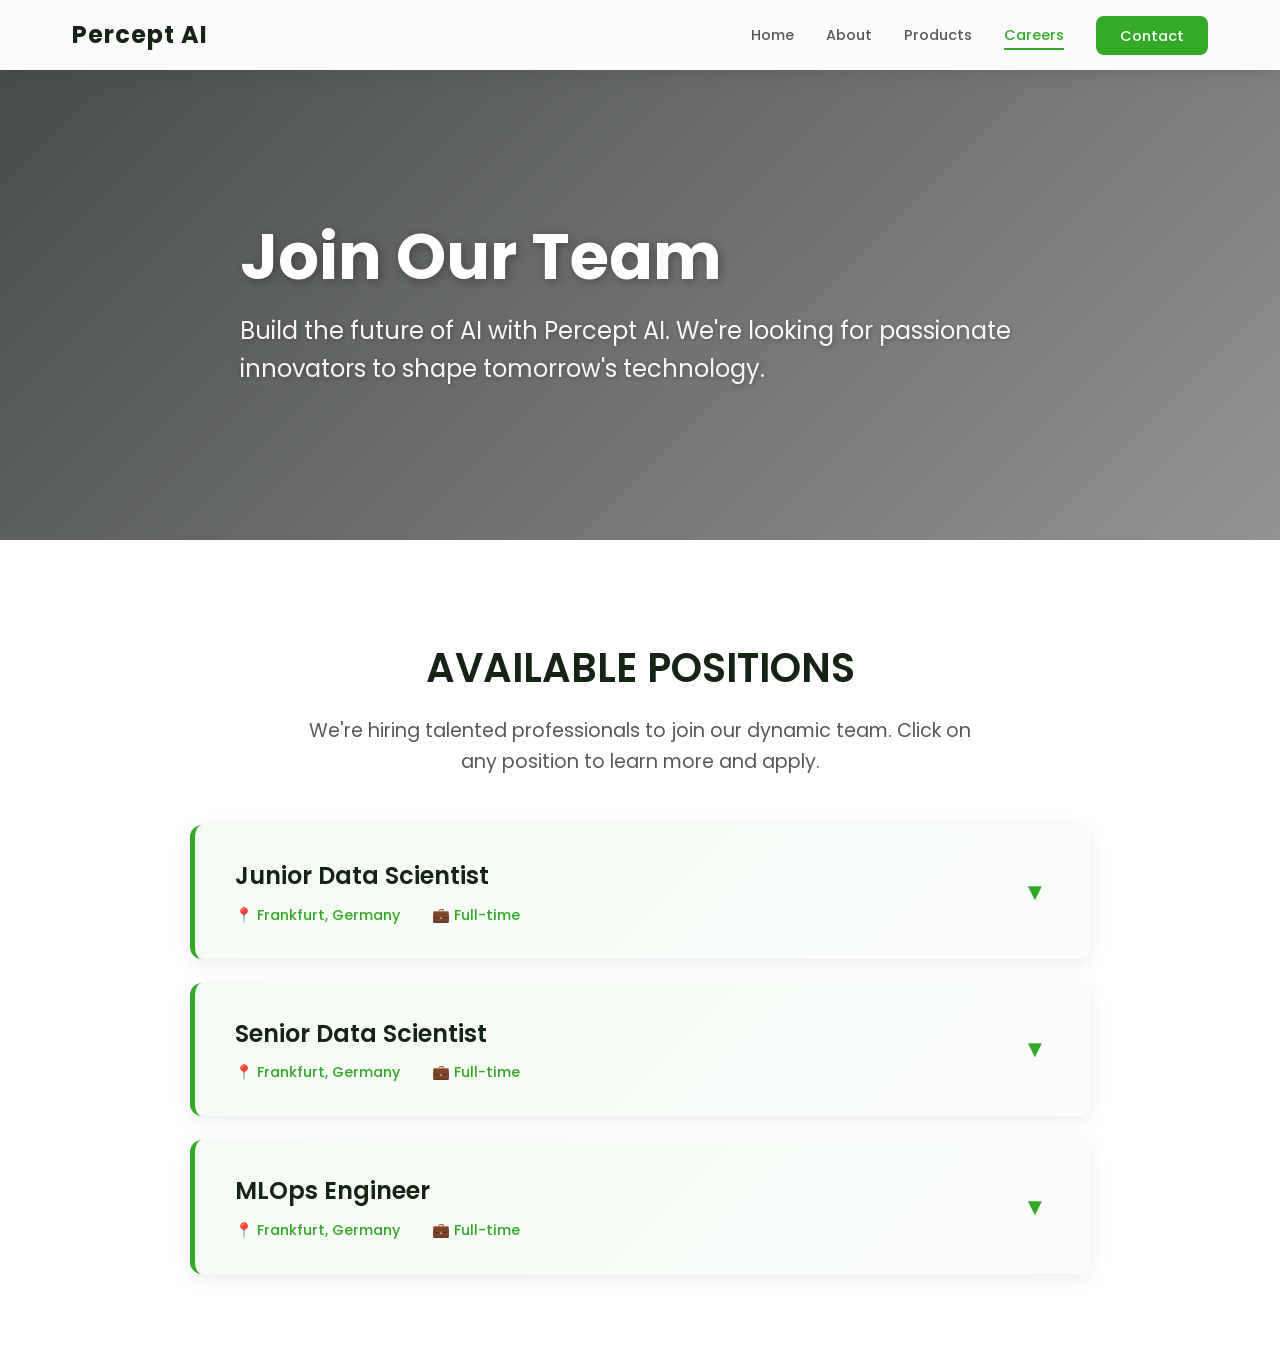
==== careers.html @ 065b0d2a "Rename job.html to careers.html" ====
<!DOCTYPE html>
<html lang="en">
<head>
    <meta charset="UTF-8">
    <meta name="viewport" content="width=device-width, initial-scale=1.0">
    <meta name="description" content="Percept AI Careers - Join our innovative team and build the future of AI">
    <title>Careers | Percept AI</title>
    
    <!-- Fonts -->
    <link rel="preconnect" href="https://fonts.googleapis.com">
    <link rel="preconnect" href="https://fonts.gstatic.com" crossorigin>
    <link href="https://fonts.googleapis.com/css2?family=Poppins:wght@400;500;600;700&display=swap" rel="stylesheet">
    
    <style>
        * {
            margin: 0;
            padding: 0;
            box-sizing: border-box;
        }

        :root {
            --primary: #32aa27;
            --primary-dark: #26801d;
            --primary-light: #41d034;
            --dark: #162415;
            --light: #fff;
            --accent: #eef1ef;
            --text-dark: #595959;
            --danger: #ec6366;
            --spacing: 20px;
            --radius: 8px;
            --transition: all 0.3s ease;
        }

        body {
            font-family: 'Poppins', sans-serif;
            line-height: 1.6;
            color: var(--text-dark);
            overflow-x: hidden;
        }

        /* Navigation */
        nav {
            position: fixed;
            top: 0;
            left: 0;
            right: 0;
            background: rgba(255, 255, 255, 0.98);
            backdrop-filter: blur(10px);
            box-shadow: 0 2px 20px rgba(0,0,0,0.1);
            z-index: 1000;
            transition: var(--transition);
        }

        .nav-container {
            max-width: 1200px;
            margin: 0 auto;
            padding: 1rem 2rem;
            display: flex;
            justify-content: space-between;
            align-items: center;
        }

        .logo {
            font-size: 1.5rem;
            font-weight: 700;
            color: var(--dark);
            text-decoration: none;
            letter-spacing: 1px;
        }

        .nav-links {
            display: flex;
            gap: 2rem;
            align-items: center;
            list-style: none;
        }

        .nav-links a {
            color: var(--text-dark);
            text-decoration: none;
            font-weight: 500;
            font-size: 0.9rem;
            text-transform: capitalize;
            transition: var(--transition);
            position: relative;
        }

        .nav-links a.active {
            color: var(--primary);
        }

        .nav-links a::after {
            content: '';
            position: absolute;
            bottom: -5px;
            left: 0;
            width: 0;
            height: 2px;
            background: var(--primary);
            transition: width 0.3s ease;
        }

        .nav-links a:hover::after,
        .nav-links a.active::after {
            width: 100%;
        }

        .nav-cta {
            background: var(--primary);
            color: white !important;
            padding: 0.6rem 1.5rem;
            border-radius: var(--radius);
        }

        .nav-cta::after {
            display: none;
        }

        .nav-cta:hover {
            background: var(--primary-dark);
            transform: translateY(-2px);
            box-shadow: 0 5px 15px rgba(50, 170, 39, 0.3);
        }

        /* Page Header Hero */
        .page-header {
            min-height: 60vh;
            display: flex;
            align-items: center;
            justify-content: center;
            background: linear-gradient(135deg, rgba(50, 170, 39, 0.1) 0%, rgba(22, 36, 21, 0.05) 100%),
                        url('https://raw.githubusercontent.com/NeuralNerd-hsnpr/Percept-ai-website/main/Images/team2.png') center/cover no-repeat;
            position: relative;
            padding: 100px 2rem 2rem;
            overflow: hidden;
        }

        .page-header::before {
            content: '';
            position: absolute;
            top: 0;
            left: 0;
            right: 0;
            bottom: 0;
            background: linear-gradient(135deg, rgba(0,0,0,0.7) 0%, rgba(0,0,0,0.4) 100%);
        }

        .page-header-content {
            position: relative;
            z-index: 1;
            max-width: 800px;
            text-align: left;
            color: white;
            animation: fadeInUp 1s ease;
        }

        .page-header h1 {
            font-size: clamp(2.5rem, 6vw, 4rem);
            font-weight: 700;
            margin-bottom: 1rem;
            line-height: 1.2;
            text-shadow: 2px 2px 10px rgba(0,0,0,0.3);
        }

        .page-header p {
            font-size: clamp(1.1rem, 2vw, 1.5rem);
            opacity: 0.95;
            line-height: 1.6;
            text-shadow: 1px 1px 5px rgba(0,0,0,0.3);
        }

        /* Jobs Section */
        .jobs {
            padding: 6rem 2rem;
            background: white;
        }

        .jobs-container {
            max-width: 900px;
            margin: 0 auto;
        }

        .section-title {
            font-size: 2.5rem;
            text-align: center;
            color: var(--dark);
            margin-bottom: 1rem;
            text-transform: uppercase;
            font-weight: 600;
        }

        .section-subtitle {
            text-align: center;
            font-size: 1.2rem;
            color: var(--text-dark);
            margin-bottom: 3rem;
            max-width: 700px;
            margin-left: auto;
            margin-right: auto;
        }

        .jobs-list {
            display: flex;
            flex-direction: column;
            gap: 1.5rem;
        }

        .job-card {
            background: white;
            border-radius: 12px;
            border-left: 5px solid var(--primary);
            box-shadow: 0 5px 20px rgba(0,0,0,0.08);
            overflow: hidden;
            transition: var(--transition);
        }

        .job-card:hover {
            box-shadow: 0 10px 40px rgba(0,0,0,0.12);
        }

        .job-header {
            padding: 2rem 2.5rem;
            background: linear-gradient(135deg, rgba(50, 170, 39, 0.05) 0%, rgba(50, 170, 39, 0.02) 100%);
            cursor: pointer;
            display: flex;
            justify-content: space-between;
            align-items: center;
            user-select: none;
            transition: var(--transition);
        }

        .job-header:hover {
            background: linear-gradient(135deg, rgba(50, 170, 39, 0.08) 0%, rgba(50, 170, 39, 0.04) 100%);
        }

        .job-header-left {
            flex: 1;
        }

        .job-title {
            font-size: 1.5rem;
            color: var(--dark);
            margin-bottom: 0.5rem;
            font-weight: 600;
        }

        .job-meta {
            display: flex;
            gap: 2rem;
            font-size: 0.9rem;
            color: var(--primary);
            font-weight: 500;
        }

        .job-toggle {
            font-size: 1.5rem;
            color: var(--primary);
            font-weight: bold;
            transition: transform 0.3s ease;
            width: 30px;
            text-align: center;
        }

        .job-toggle.active {
            transform: rotate(180deg);
        }

        .job-content {
            max-height: 0;
            overflow: hidden;
            transition: max-height 0.4s ease;
            padding: 0 2.5rem;
        }

        .job-content.open {
            max-height: 2000px;
            padding: 2.5rem;
        }

        .job-section {
            margin-bottom: 2rem;
        }

        .job-section-title {
            font-size: 1.2rem;
            color: var(--dark);
            margin-bottom: 1rem;
            font-weight: 600;
            text-transform: capitalize;
        }

        .job-description {
            font-size: 1rem;
            line-height: 1.8;
            margin-bottom: 1.5rem;
            color: var(--text-dark);
        }

        .skills-list, .responsibilities-list {
            list-style: none;
            margin-bottom: 1.5rem;
        }

        .skills-list li, .responsibilities-list li {
            padding: 0.6rem 0;
            padding-left: 1.8rem;
            position: relative;
            color: var(--text-dark);
            line-height: 1.7;
        }

        .skills-list li::before, .responsibilities-list li::before {
            content: '▸';
            position: absolute;
            left: 0;
            color: var(--primary);
            font-weight: bold;
        }

        .application-form {
            background: linear-gradient(135deg, rgba(50, 170, 39, 0.05) 0%, rgba(50, 170, 39, 0.02) 100%);
            padding: 2rem;
            border-radius: 8px;
            margin-top: 2rem;
        }

        .form-title {
            font-size: 1.2rem;
            color: var(--dark);
            margin-bottom: 1.5rem;
            font-weight: 600;
        }

        .form-group {
            margin-bottom: 1.5rem;
        }

        .form-group label {
            display: block;
            margin-bottom: 0.5rem;
            font-weight: 600;
            color: var(--dark);
            font-size: 0.95rem;
        }

        .form-group input,
        .form-group textarea,
        .form-group select {
            width: 100%;
            padding: 0.9rem;
            border: 2px solid #e0e0e0;
            border-radius: var(--radius);
            font-family: inherit;
            font-size: 1rem;
            transition: var(--transition);
        }

        .form-group input::placeholder,
        .form-group textarea::placeholder {
            color: #ccc;
        }

        .form-group input:focus,
        .form-group textarea:focus,
        .form-group select:focus {
            outline: none;
            border-color: var(--primary);
            box-shadow: 0 0 0 3px rgba(50, 170, 39, 0.1);
        }

        .form-group textarea {
            resize: vertical;
            min-height: 100px;
        }

        .form-row {
            display: grid;
            grid-template-columns: 1fr 1fr;
            gap: 1.5rem;
        }

        .btn {
            display: inline-block;
            padding: 1rem 2.5rem;
            background: var(--primary);
            color: white;
            text-decoration: none;
            border-radius: var(--radius);
            font-weight: 600;
            transition: var(--transition);
            border: 2px solid var(--primary);
            cursor: pointer;
            text-align: center;
            font-size: 1rem;
            width: 100%;
        }

        .btn:hover {
            background: var(--primary-dark);
            transform: translateY(-2px);
            box-shadow: 0 5px 20px rgba(50, 170, 39, 0.3);
        }

        /* Footer */
        footer {
            background: var(--dark);
            color: white;
            padding: 3rem 2rem 1.5rem;
        }

        .footer-container {
            max-width: 1200px;
            margin: 0 auto;
        }

        .footer-content {
            display: grid;
            grid-template-columns: 2fr 1fr 1fr;
            gap: 3rem;
            margin-bottom: 2rem;
        }

        .footer-content h3 {
            font-size: 1.8rem;
            margin-bottom: 1rem;
        }

        .footer-content p {
            opacity: 0.8;
            line-height: 1.8;
        }

        .footer-links {
            list-style: none;
        }

        .footer-links li {
            margin-bottom: 0.8rem;
        }

        .footer-links a {
            color: rgba(255,255,255,0.8);
            text-decoration: none;
            transition: var(--transition);
        }

        .footer-links a:hover {
            color: var(--primary-light);
            padding-left: 5px;
        }

        .footer-bottom {
            text-align: center;
            padding-top: 2rem;
            border-top: 1px solid rgba(255,255,255,0.1);
            opacity: 0.6;
            font-size: 0.9rem;
        }

        @keyframes fadeInUp {
            from {
                opacity: 0;
                transform: translateY(30px);
            }
            to {
                opacity: 1;
                transform: translateY(0);
            }
        }

        /* Responsive */
        @media (max-width: 768px) {
            .footer-content {
                grid-template-columns: 1fr;
                gap: 2rem;
            }

            .page-header {
                padding: 120px 1.5rem 2rem;
                min-height: 50vh;
            }

            .page-header-content {
                text-align: center;
            }

            .form-row {
                grid-template-columns: 1fr;
            }

            .job-meta {
                flex-direction: column;
                gap: 0.5rem;
                font-size: 0.85rem;
            }

            .job-title {
                font-size: 1.2rem;
            }

            .job-header {
                padding: 1.5rem;
            }
        }
    </style>
</head>
<body>
    <!-- Navigation -->
    <nav id="navbar">
        <div class="nav-container">
            <a href="index.html" class="logo">Percept AI</a>
            <ul class="nav-links" id="navLinks">
                <li><a href="index.html">Home</a></li>
                <li><a href="index.html#about">About</a></li>
                <li><a href="products.html">Products</a></li>
                <li><a href="careers.html" class="active">Careers</a></li>
                <li><a href="index.html#contact" class="nav-cta">Contact</a></li>
            </ul>
        </div>
    </nav>

    <!-- Page Header -->
    <section class="page-header">
        <div class="page-header-content">
            <h1>Join Our Team</h1>
            <p>Build the future of AI with Percept AI. We're looking for passionate innovators to shape tomorrow's technology.</p>
        </div>
    </section>

    <!-- Jobs Section -->
    <section class="jobs">
        <div class="jobs-container">
            <h2 class="section-title">Available Positions</h2>
            <p class="section-subtitle">We're hiring talented professionals to join our dynamic team. Click on any position to learn more and apply.</p>

            <div class="jobs-list">
                
                <!-- Job 1: Junior Data Scientist -->
                <div class="job-card">
                    <div class="job-header" onclick="toggleJob(this)">
                        <div class="job-header-left">
                            <h3 class="job-title">Junior Data Scientist</h3>
                            <div class="job-meta">
                                <span>📍 Frankfurt, Germany</span>
                                <span>💼 Full-time</span>
                            </div>
                        </div>
                        <div class="job-toggle">▼</div>
                    </div>
                    <div class="job-content">
                        <div class="job-section">
                            <h4 class="job-section-title">About The Role</h4>
                            <p class="job-description">We're seeking a motivated Junior Data Scientist to join our innovative team. You'll work on cutting-edge AI and machine learning projects that transform real-world challenges into intelligent solutions. In this role, you'll develop your expertise in data analysis, model development, and implementation while collaborating with experienced professionals in a supportive environment.</p>
                        </div>

                        <div class="job-section">
                            <h4 class="job-section-title">Key Responsibilities</h4>
                            <ul class="responsibilities-list">
                                <li>Analyze large datasets to identify patterns and insights</li>
                                <li>Develop and train machine learning models using Python and relevant libraries</li>
                                <li>Collaborate with team members on AI solution development</li>
                                <li>Preprocess and clean data for model training and validation</li>
                                <li>Document code and maintain best practices for reproducibility</li>
                                <li>Participate in code reviews and continuous learning opportunities</li>
                                <li>Support the deployment and monitoring of ML models</li>
                            </ul>
                        </div>

                        <div class="job-section">
                            <h4 class="job-section-title">Required Skills</h4>
                            <ul class="skills-list">
                                <li>Strong programming skills in Python (NumPy, Pandas, Scikit-learn)</li>
                                <li>Understanding of machine learning algorithms and statistical methods</li>
                                <li>Proficiency with data visualization tools (Matplotlib, Seaborn)</li>
                                <li>Bachelor's degree in Computer Science, Mathematics, Statistics, or related field</li>
                                <li>Strong problem-solving abilities and attention to detail</li>
                                <li>Excellent communication and teamwork skills</li>
                                <li>Familiarity with Git version control</li>
                            </ul>
                        </div>

                        <div class="job-section">
                            <h4 class="job-section-title">Nice to Have</h4>
                            <ul class="skills-list">
                                <li>Experience with deep learning frameworks (TensorFlow, PyTorch)</li>
                                <li>Knowledge of SQL and databases</li>
                                <li>Experience with cloud platforms (AWS, GCP)</li>
                                <li>Portfolio or GitHub projects showcasing ML work</li>
                            </ul>
                        </div>

                        <div class="application-form">
                            <h4 class="form-title">Apply Now</h4>
                            <p style="margin-bottom: 1.5rem; color: var(--text-dark);">Passionate about this opportunity? Send us your CV and cover letter below.</p>
                            <form class="job-application-form" data-position="Junior Data Scientist">
                                <div class="form-row">
                                    <div class="form-group">
                                        <label for="name-jds">Full Name *</label>
                                        <input type="text" id="name-jds" name="name" placeholder="John Doe" required>
                                    </div>
                                    <div class="form-group">
                                        <label for="email-jds">Email Address *</label>
                                        <input type="email" id="email-jds" name="email" placeholder="john@example.com" required>
                                    </div>
                                </div>

                                <div class="form-row">
                                    <div class="form-group">
                                        <label for="phone-jds">Phone Number *</label>
                                        <input type="tel" id="phone-jds" name="phone" placeholder="+49 1234 567890" required>
                                    </div>
                                    <div class="form-group">
                                        <label for="location-jds">Location *</label>
                                        <input type="text" id="location-jds" name="location" placeholder="Your current city" required>
                                    </div>
                                </div>

                                <div class="form-group">
                                    <label for="message-jds">Additional Information</label>
                                    <textarea id="message-jds" name="message" placeholder="Tell us anything else you'd like us to know about your qualifications..."></textarea>
                                </div>

                                <button type="submit" class="btn">Submit Application</button>
                            </form>
                        </div>
                    </div>
                </div>

                <!-- Job 2: Senior Data Scientist -->
                <div class="job-card">
                    <div class="job-header" onclick="toggleJob(this)">
                        <div class="job-header-left">
                            <h3 class="job-title">Senior Data Scientist</h3>
                            <div class="job-meta">
                                <span>📍 Frankfurt, Germany</span>
                                <span>💼 Full-time</span>
                            </div>
                        </div>
                        <div class="job-toggle">▼</div>
                    </div>
                    <div class="job-content">
                        <div class="job-section">
                            <h4 class="job-section-title">About The Role</h4>
                            <p class="job-description">We're looking for an experienced Senior Data Scientist to lead our machine learning initiatives. You'll drive the architecture, design, and implementation of complex AI solutions while mentoring junior team members. This is an opportunity to make a significant impact on our product roadmap and establish best practices across our data science organization.</p>
                        </div>

                        <div class="job-section">
                            <h4 class="job-section-title">Key Responsibilities</h4>
                            <ul class="responsibilities-list">
                                <li>Lead the design and development of advanced machine learning models and algorithms</li>
                                <li>Define and implement best practices for data science workflows</li>
                                <li>Mentor and guide junior data scientists in technical development</li>
                                <li>Collaborate with product and engineering teams to translate business requirements into ML solutions</li>
                                <li>Conduct research on emerging AI/ML technologies and methodologies</li>
                                <li>Optimize model performance and ensure scalability for production deployment</li>
                                <li>Present findings and recommendations to stakeholders</li>
                                <li>Drive continuous improvement of data pipelines and infrastructure</li>
                            </ul>
                        </div>

                        <div class="job-section">
                            <h4 class="job-section-title">Required Skills</h4>
                            <ul class="skills-list">
                                <li>5+ years of professional experience in data science or machine learning</li>
                                <li>Advanced proficiency in Python and machine learning frameworks</li>
                                <li>Deep understanding of statistical methods and ML algorithms</li>
                                <li>Experience with deep learning and neural networks</li>
                                <li>Strong SQL and database knowledge</li>
                                <li>Experience with cloud platforms and distributed computing</li>
                                <li>Proven track record of deploying ML models to production</li>
                                <li>Excellent leadership and communication skills</li>
                                <li>Advanced degree in Computer Science, Mathematics, Statistics, or related field</li>
                            </ul>
                        </div>

                        <div class="job-section">
                            <h4 class="job-section-title">Nice to Have</h4>
                            <ul class="skills-list">
                                <li>Experience with computer vision or NLP applications</li>
                                <li>Published research or contributions to open-source ML projects</li>
                                <li>Experience with Kubernetes and containerization</li>
                                <li>Knowledge of MLOps tools and practices</li>
                                <li>Experience building data platforms and infrastructure</li>
                            </ul>
                        </div>

                        <div class="application-form">
                            <h4 class="form-title">Apply Now</h4>
                            <p style="margin-bottom: 1.5rem; color: var(--text-dark);">Ready to lead our AI initiatives? Send us your CV and cover letter below.</p>
                            <form class="job-application-form" data-position="Senior Data Scientist">
                                <div class="form-row">
                                    <div class="form-group">
                                        <label for="name-sds">Full Name *</label>
                                        <input type="text" id="name-sds" name="name" placeholder="Jane Smith" required>
                                    </div>
                                    <div class="form-group">
                                        <label for="email-sds">Email Address *</label>
                                        <input type="email" id="email-sds" name="email" placeholder="jane@example.com" required>
                                    </div>
                                </div>

                                <div class="form-row">
                                    <div class="form-group">
                                        <label for="phone-sds">Phone Number *</label>
                                        <input type="tel" id="phone-sds" name="phone" placeholder="+49 1234 567890" required>
                                    </div>
                                    <div class="form-group">
                                        <label for="location-sds">Location *</label>
                                        <input type="text" id="location-sds" name="location" placeholder="Your current city" required>
                                    </div>
                                </div>

                                <div class="form-group">
                                    <label for="message-sds">Additional Information</label>
                                    <textarea id="message-sds" name="message" placeholder="Tell us about your experience and achievements..."></textarea>
                                </div>

                                <button type="submit" class="btn">Submit Application</button>
                            </form>
                        </div>
                    </div>
                </div>

                <!-- Job 3: MLOps Engineer -->
                <div class="job-card">
                    <div class="job-header" onclick="toggleJob(this)">
                        <div class="job-header-left">
                            <h3 class="job-title">MLOps Engineer</h3>
                            <div class="job-meta">
                                <span>📍 Frankfurt, Germany</span>
                                <span>💼 Full-time</span>
                            </div>
                        </div>
                        <div class="job-toggle">▼</div>
                    </div>
                    <div class="job-content">
                        <div class="job-section">
                            <h4 class="job-section-title">About The Role</h4>
                            <p class="job-description">We're searching for a skilled MLOps Engineer to bridge the gap between our data science and engineering teams. You'll design and maintain the infrastructure that enables rapid development, testing, and deployment of machine learning models. This role is crucial in ensuring our AI solutions scale efficiently and reliably in production environments.</p>
                        </div>

                        <div class="job-section">
                            <h4 class="job-section-title">Key Responsibilities</h4>
                            <ul class="responsibilities-list">
                                <li>Design and implement CI/CD pipelines for machine learning models</li>
                                <li>Build and maintain ML infrastructure and deployment platforms</li>
                                <li>Develop monitoring and logging systems for ML models in production</li>
                                <li>Collaborate with data scientists to operationalize models</li>
                                <li>Manage containerization and orchestration of ML applications</li>
                                <li>Implement data versioning and model registry solutions</li>
                                <li>Optimize model serving and inference performance</li>
                                <li>Establish MLOps best practices and standards</li>
                                <li>Troubleshoot and resolve deployment issues</li>
                            </ul>
                        </div>

                        <div class="job-section">
                            <h4 class="job-section-title">Required Skills</h4>
                            <ul class="skills-list">
                                <li>3+ years of experience in DevOps, infrastructure, or MLOps</li>
                                <li>Strong proficiency in Python and bash scripting</li>
                                <li>Experience with containerization (Docker) and orchestration (Kubernetes)</li>
                                <li>Knowledge of CI/CD tools and practices (Jenkins, GitLab CI, GitHub Actions)</li>
                                <li>Familiarity with cloud platforms (AWS, GCP, Azure)</li>
                                <li>Understanding of machine learning workflows and model lifecycle</li>
                                <li>Strong problem-solving and communication skills</li>
                                <li>Bachelor's degree in Computer Science or related field</li>
                            </ul>
                        </div>

                        <div class="job-section">
                            <h4 class="job-section-title">Nice to Have</h4>
                            <ul class="skills-list">
                                <li>Experience with ML frameworks and model serving (TensorFlow, PyTorch)</li>
                                <li>Knowledge of MLOps platforms (Kubeflow, MLflow, DVC)</li>
                                <li>Experience with monitoring and observability tools (Prometheus, ELK)</li>
                                <li>Familiarity with Terraform or Infrastructure as Code</li>
                                <li>Experience with data pipelines and workflow orchestration</li>
                            </ul>
                        </div>

                        <div class="application-form">
                            <h4 class="form-title">Apply Now</h4>
                            <p style="margin-bottom: 1.5rem; color: var(--text-dark);">Interested in scaling our ML infrastructure? Submit your application below.</p>
                            <form class="job-application-form" data-position="MLOps Engineer">
                                <div class="form-row">
                                    <div class="form-group">
                                        <label for="name-mlops">Full Name *</label>
                                        <input type="text" id="name-mlops" name="name" placeholder="Alex Johnson" required>
                                    </div>
                                    <div class="form-group">
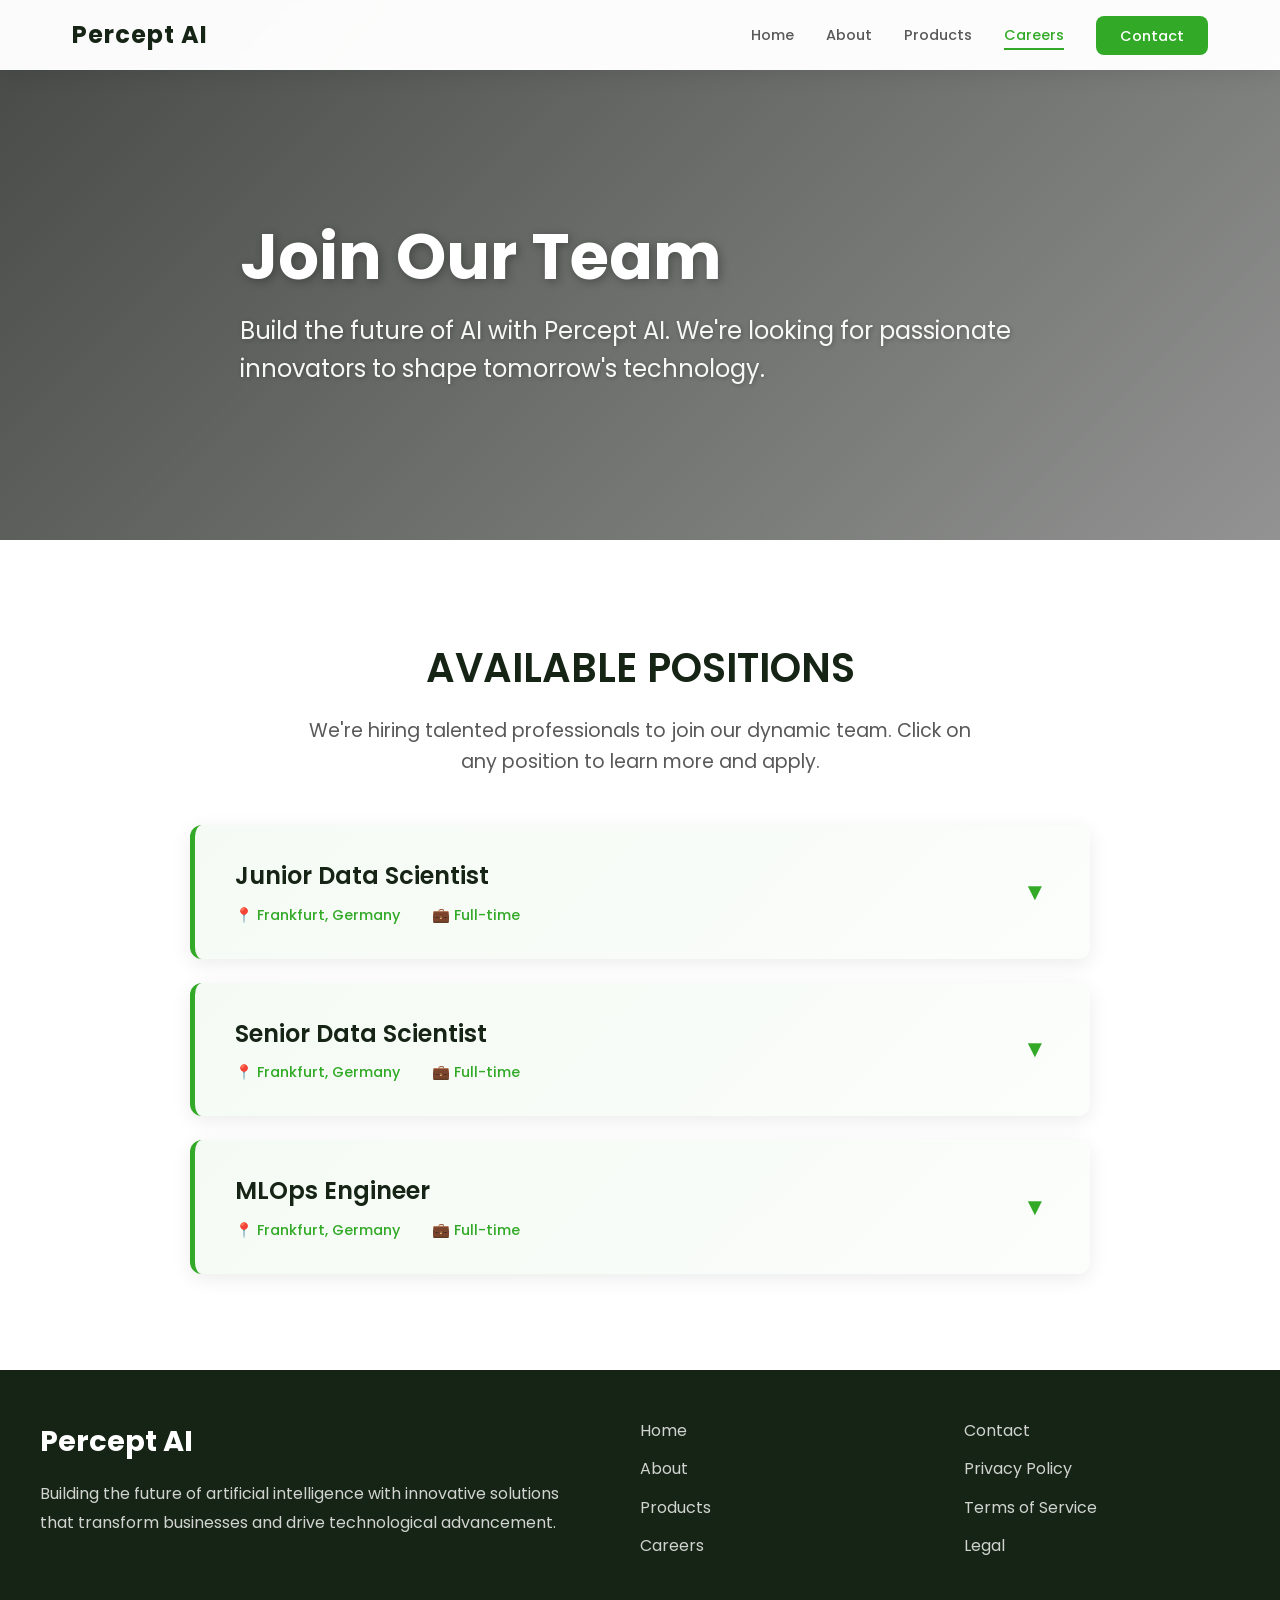
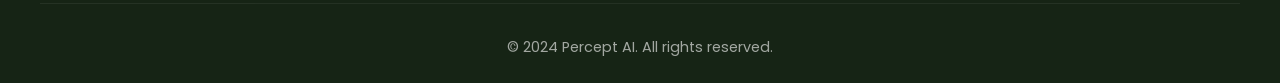
==== commit 1a583fa7: "Update careers.html" ====
--- a/careers.html
+++ b/careers.html
@@ -130,7 +130,7 @@
             align-items: center;
             justify-content: center;
             background: linear-gradient(135deg, rgba(50, 170, 39, 0.1) 0%, rgba(22, 36, 21, 0.05) 100%),
-                        url('https://raw.githubusercontent.com/NeuralNerd-hsnpr/Percept-ai-website/main/Images/team2.png') center/cover no-repeat;
+                        url('https://raw.githubusercontent.com/NeuralNerd-hsnpr/Percept-ai-website/main/Images/main-cover.png') center/cover no-repeat;
             position: relative;
             padding: 100px 2rem 2rem;
             overflow: hidden;
@@ -274,7 +274,7 @@
         }
 
         .job-content.open {
-            max-height: 2000px;
+            max-height: 2500px;
             padding: 2.5rem;
         }
 
@@ -592,33 +592,33 @@
 
                         <div class="application-form">
                             <h4 class="form-title">Apply Now</h4>
-                            <p style="margin-bottom: 1.5rem; color: var(--text-dark);">Passionate about this opportunity? Send us your CV and cover letter below.</p>
+                            <p style="margin-bottom: 1.5rem; color: var(--text-dark);">Passionate about this opportunity? Send us your details below.</p>
                             <form class="job-application-form" data-position="Junior Data Scientist">
                                 <div class="form-row">
                                     <div class="form-group">
-                                        <label for="name-jds">Full Name *</label>
-                                        <input type="text" id="name-jds" name="name" placeholder="John Doe" required>
-                                    </div>
-                                    <div class="form-group">
-                                        <label for="email-jds">Email Address *</label>
-                                        <input type="email" id="email-jds" name="email" placeholder="john@example.com" required>
+                                        <label for="name-jds1">Full Name *</label>
+                                        <input type="text" id="name-jds1" name="name" placeholder="John Doe" required>
+                                    </div>
+                                    <div class="form-group">
+                                        <label for="email-jds1">Email Address *</label>
+                                        <input type="email" id="email-jds1" name="email" placeholder="john@example.com" required>
                                     </div>
                                 </div>
 
                                 <div class="form-row">
                                     <div class="form-group">
-                                        <label for="phone-jds">Phone Number *</label>
-                                        <input type="tel" id="phone-jds" name="phone" placeholder="+49 1234 567890" required>
-                                    </div>
-                                    <div class="form-group">
-                                        <label for="location-jds">Location *</label>
-                                        <input type="text" id="location-jds" name="location" placeholder="Your current city" required>
+                                        <label for="phone-jds1">Phone Number *</label>
+                                        <input type="tel" id="phone-jds1" name="phone" placeholder="+49 1234 567890" required>
+                                    </div>
+                                    <div class="form-group">
+                                        <label for="location-jds1">Location *</label>
+                                        <input type="text" id="location-jds1" name="location" placeholder="Your current city" required>
                                     </div>
                                 </div>
 
                                 <div class="form-group">
-                                    <label for="message-jds">Additional Information</label>
-                                    <textarea id="message-jds" name="message" placeholder="Tell us anything else you'd like us to know about your qualifications..."></textarea>
+                                    <label for="message-jds1">Additional Information</label>
+                                    <textarea id="message-jds1" name="message" placeholder="Tell us anything else you'd like us to know about your qualifications..."></textarea>
                                 </div>
 
                                 <button type="submit" class="btn">Submit Application</button>
@@ -687,7 +687,7 @@
 
                         <div class="application-form">
                             <h4 class="form-title">Apply Now</h4>
-                            <p style="margin-bottom: 1.5rem; color: var(--text-dark);">Ready to lead our AI initiatives? Send us your CV and cover letter below.</p>
+                            <p style="margin-bottom: 1.5rem; color: var(--text-dark);">Ready to lead our AI initiatives? Send us your details below.</p>
                             <form class="job-application-form" data-position="Senior Data Scientist">
                                 <div class="form-row">
                                     <div class="form-group">
@@ -790,3 +790,95 @@
                                         <input type="text" id="name-mlops" name="name" placeholder="Alex Johnson" required>
                                     </div>
                                     <div class="form-group">
+                                        <label for="email-mlops">Email Address *</label>
+                                        <input type="email" id="email-mlops" name="email" placeholder="alex@example.com" required>
+                                    </div>
+                                </div>
+
+                                <div class="form-row">
+                                    <div class="form-group">
+                                        <label for="phone-mlops">Phone Number *</label>
+                                        <input type="tel" id="phone-mlops" name="phone" placeholder="+49 1234 567890" required>
+                                    </div>
+                                    <div class="form-group">
+                                        <label for="location-mlops">Location *</label>
+                                        <input type="text" id="location-mlops" name="location" placeholder="Your current city" required>
+                                    </div>
+                                </div>
+
+                                <div class="form-group">
+                                    <label for="message-mlops">Additional Information</label>
+                                    <textarea id="message-mlops" name="message" placeholder="Tell us about your experience with MLOps..."></textarea>
+                                </div>
+
+                                <button type="submit" class="btn">Submit Application</button>
+                            </form>
+                        </div>
+                    </div>
+                </div>
+
+            </div>
+        </div>
+    </section>
+
+    <!-- Footer -->
+    <footer>
+        <div class="footer-container">
+            <div class="footer-content">
+                <div>
+                    <h3>Percept AI</h3>
+                    <p>Building the future of artificial intelligence with innovative solutions that transform businesses and drive technological advancement.</p>
+                </div>
+                <div>
+                    <ul class="footer-links">
+                        <li><a href="index.html">Home</a></li>
+                        <li><a href="index.html#about">About</a></li>
+                        <li><a href="products.html">Products</a></li>
+                        <li><a href="careers.html">Careers</a></li>
+                    </ul>
+                </div>
+                <div>
+                    <ul class="footer-links">
+                        <li><a href="index.html#contact">Contact</a></li>
+                        <li><a href="#">Privacy Policy</a></li>
+                        <li><a href="#">Terms of Service</a></li>
+                        <li><a href="#">Legal</a></li>
+                    </ul>
+                </div>
+            </div>
+            <div class="footer-bottom">
+                <p>&copy; 2024 Percept AI. All rights reserved.</p>
+            </div>
+        </div>
+    </footer>
+
+    <script>
+        function toggleJob(headerElement) {
+            const jobCard = headerElement.parentElement;
+            const jobContent = jobCard.querySelector('.job-content');
+            const jobToggle = headerElement.querySelector('.job-toggle');
+            
+            // Close all other open jobs
+            document.querySelectorAll('.job-content.open').forEach(content => {
+                if (content !== jobContent) {
+                    content.classList.remove('open');
+                    content.parentElement.querySelector('.job-toggle').classList.remove('active');
+                }
+            });
+            
+            jobContent.classList.toggle('open');
+            jobToggle.classList.toggle('active');
+        }
+
+        // Form submission handler
+        document.querySelectorAll('.job-application-form').forEach(form => {
+            form.addEventListener('submit', function(e) {
+                e.preventDefault();
+                const position = this.dataset.position;
+                alert(`Application for ${position} submitted successfully!`);
+                this.reset();
+            });
+        });
+    </script>
+</body>
+</html>
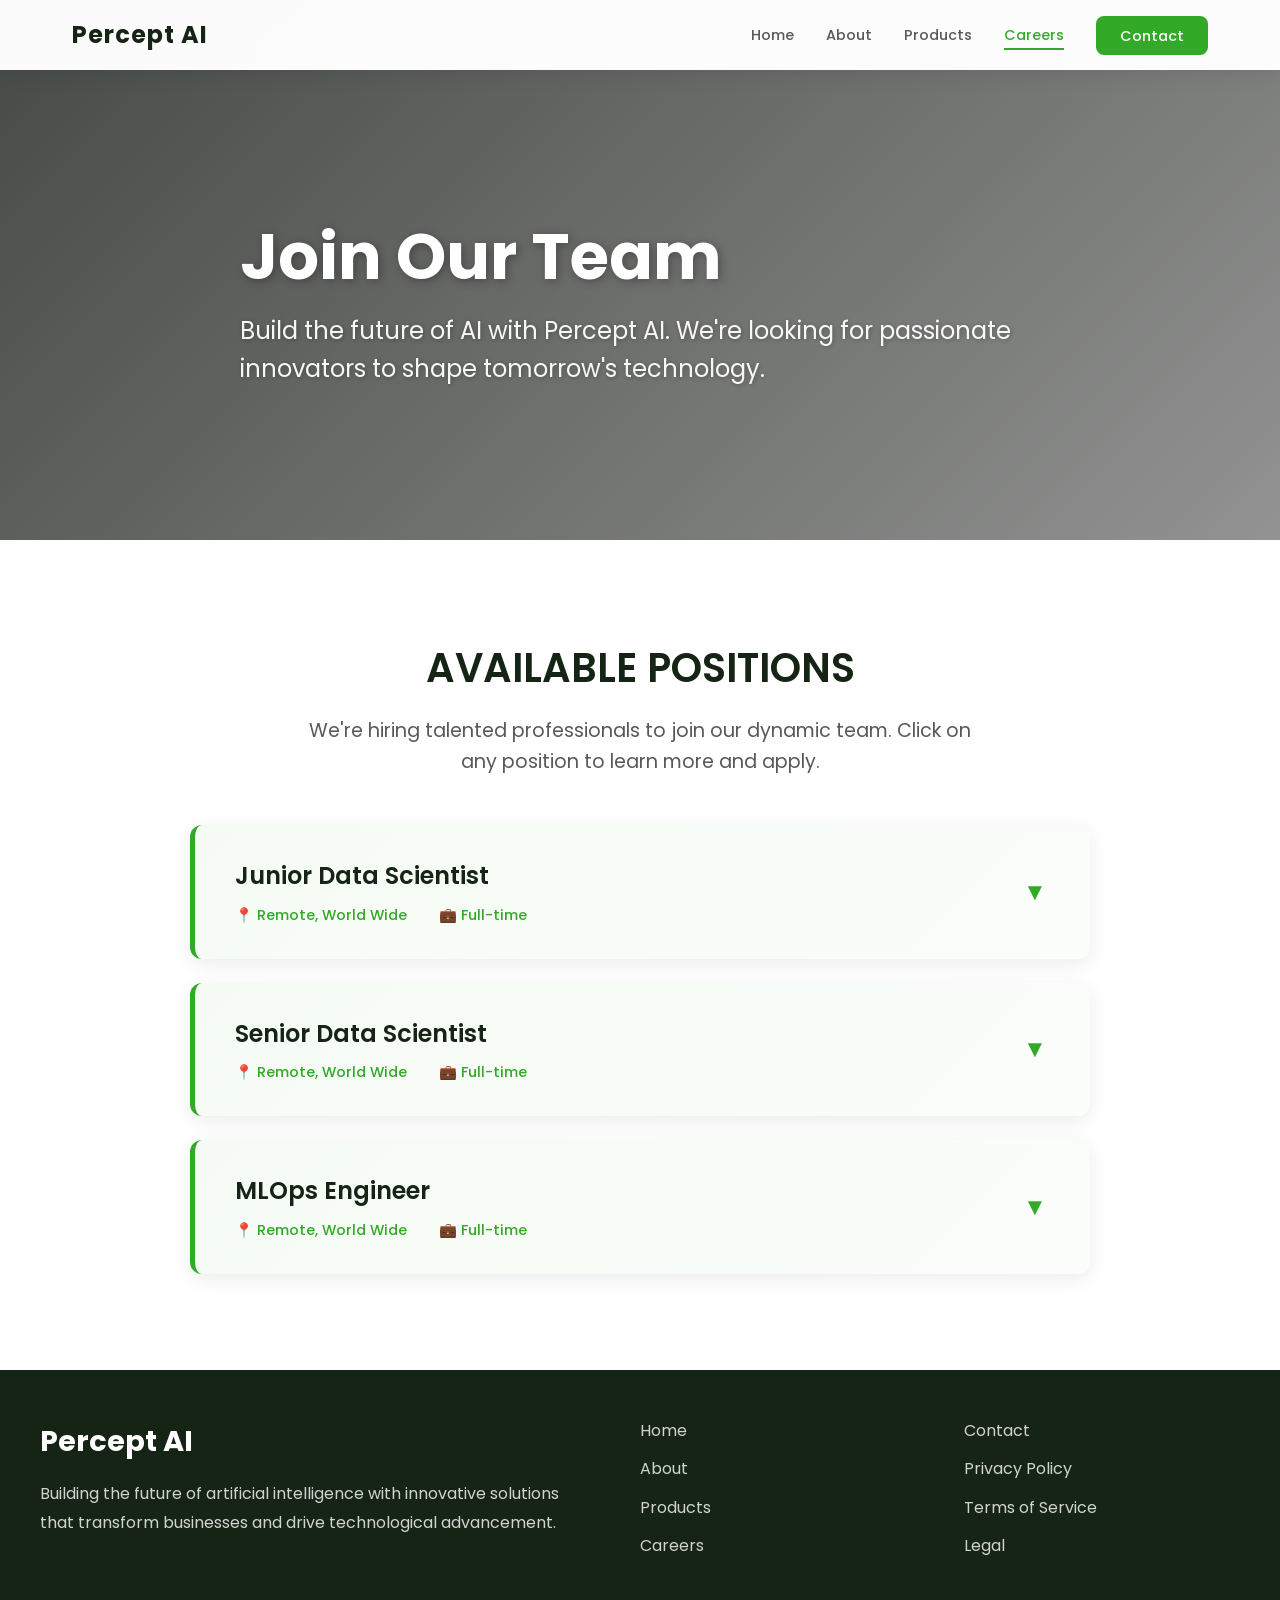
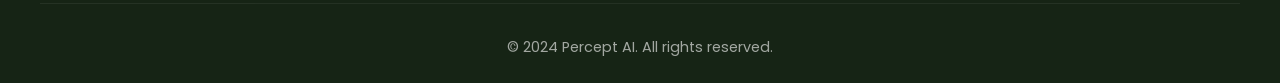
==== commit 3ead31b0: "Update careers.html" ====
--- a/careers.html
+++ b/careers.html
@@ -380,6 +380,43 @@
             gap: 1.5rem;
         }
 
+        .file-upload {
+            position: relative;
+            display: block;
+            width: 100%;
+        }
+
+        .file-upload input[type="file"] {
+            position: absolute;
+            left: -9999px;
+        }
+
+        .file-upload-label {
+            display: block;
+            padding: 1.5rem;
+            background: white;
+            border: 2px dashed #e0e0e0;
+            border-radius: var(--radius);
+            text-align: center;
+            cursor: pointer;
+            transition: var(--transition);
+            font-weight: 600;
+            color: var(--primary);
+            font-size: 0.95rem;
+        }
+
+        .file-upload input[type="file"]:hover + .file-upload-label,
+        .file-upload input[type="file"]:focus + .file-upload-label {
+            border-color: var(--primary);
+            background: rgba(50, 170, 39, 0.02);
+        }
+
+        .file-name {
+            font-size: 0.85rem;
+            color: var(--text-dark);
+            margin-top: 0.5rem;
+        }
+
         .btn {
             display: inline-block;
             padding: 1rem 2.5rem;
@@ -542,7 +579,7 @@
                         <div class="job-header-left">
                             <h3 class="job-title">Junior Data Scientist</h3>
                             <div class="job-meta">
-                                <span>📍 Frankfurt, Germany</span>
+                                <span>📍 Remote, World Wide</span>
                                 <span>💼 Full-time</span>
                             </div>
                         </div>
@@ -616,6 +653,33 @@
                                     </div>
                                 </div>
 
+                                <div class="form-row">
+                                    <div class="form-group">
+                                        <label for="linkedin-jds1">LinkedIn Profile</label>
+                                        <input type="url" id="linkedin-jds1" name="linkedin" placeholder="https://linkedin.com/in/yourprofile">
+                                    </div>
+                                    <div class="form-group">
+                                        <label for="github-jds1">GitHub Profile</label>
+                                        <input type="url" id="github-jds1" name="github" placeholder="https://github.com/yourprofile">
+                                    </div>
+                                </div>
+
+                                <div class="form-group">
+                                    <label for="cv-jds1">Upload CV (PDF or DOC) *</label>
+                                    <div class="file-upload">
+                                        <input type="file" id="cv-jds1" name="cv" accept=".pdf,.doc,.docx" required>
+                                        <label for="cv-jds1" class="file-upload-label">📄 Click to upload your CV</label>
+                                    </div>
+                                </div>
+
+                                <div class="form-group">
+                                    <label for="cover-jds1">Upload Cover Letter (PDF or DOC) *</label>
+                                    <div class="file-upload">
+                                        <input type="file" id="cover-jds1" name="cover" accept=".pdf,.doc,.docx" required>
+                                        <label for="cover-jds1" class="file-upload-label">📄 Click to upload your cover letter</label>
+                                    </div>
+                                </div>
+
                                 <div class="form-group">
                                     <label for="message-jds1">Additional Information</label>
                                     <textarea id="message-jds1" name="message" placeholder="Tell us anything else you'd like us to know about your qualifications..."></textarea>
@@ -633,7 +697,7 @@
                         <div class="job-header-left">
                             <h3 class="job-title">Senior Data Scientist</h3>
                             <div class="job-meta">
-                                <span>📍 Frankfurt, Germany</span>
+                                <span>📍 Remote, World Wide</span>
                                 <span>💼 Full-time</span>
                             </div>
                         </div>
@@ -711,6 +775,33 @@
                                     </div>
                                 </div>
 
+                                <div class="form-row">
+                                    <div class="form-group">
+                                        <label for="linkedin-sds">LinkedIn Profile</label>
+                                        <input type="url" id="linkedin-sds" name="linkedin" placeholder="https://linkedin.com/in/yourprofile">
+                                    </div>
+                                    <div class="form-group">
+                                        <label for="github-sds">GitHub Profile</label>
+                                        <input type="url" id="github-sds" name="github" placeholder="https://github.com/yourprofile">
+                                    </div>
+                                </div>
+
+                                <div class="form-group">
+                                    <label for="cv-sds">Upload CV (PDF or DOC) *</label>
+                                    <div class="file-upload">
+                                        <input type="file" id="cv-sds" name="cv" accept=".pdf,.doc,.docx" required>
+                                        <label for="cv-sds" class="file-upload-label">📄 Click to upload your CV</label>
+                                    </div>
+                                </div>
+
+                                <div class="form-group">
+                                    <label for="cover-sds">Upload Cover Letter (PDF or DOC) *</label>
+                                    <div class="file-upload">
+                                        <input type="file" id="cover-sds" name="cover" accept=".pdf,.doc,.docx" required>
+                                        <label for="cover-sds" class="file-upload-label">📄 Click to upload your cover letter</label>
+                                    </div>
+                                </div>
+
                                 <div class="form-group">
                                     <label for="message-sds">Additional Information</label>
                                     <textarea id="message-sds" name="message" placeholder="Tell us about your experience and achievements..."></textarea>
@@ -728,7 +819,7 @@
                         <div class="job-header-left">
                             <h3 class="job-title">MLOps Engineer</h3>
                             <div class="job-meta">
-                                <span>📍 Frankfurt, Germany</span>
+                                <span>📍 Remote, World Wide</span>
                                 <span>💼 Full-time</span>
                             </div>
                         </div>
@@ -803,6 +894,33 @@
                                     <div class="form-group">
                                         <label for="location-mlops">Location *</label>
                                         <input type="text" id="location-mlops" name="location" placeholder="Your current city" required>
+                                    </div>
+                                </div>
+
+                                <div class="form-row">
+                                    <div class="form-group">
+                                        <label for="linkedin-mlops">LinkedIn Profile</label>
+                                        <input type="url" id="linkedin-mlops" name="linkedin" placeholder="https://linkedin.com/in/yourprofile">
+                                    </div>
+                                    <div class="form-group">
+                                        <label for="github-mlops">GitHub Profile</label>
+                                        <input type="url" id="github-mlops" name="github" placeholder="https://github.com/yourprofile">
+                                    </div>
+                                </div>
+
+                                <div class="form-group">
+                                    <label for="cv-mlops">Upload CV (PDF or DOC) *</label>
+                                    <div class="file-upload">
+                                        <input type="file" id="cv-mlops" name="cv" accept=".pdf,.doc,.docx" required>
+                                        <label for="cv-mlops" class="file-upload-label">📄 Click to upload your CV</label>
+                                    </div>
+                                </div>
+
+                                <div class="form-group">
+                                    <label for="cover-mlops">Upload Cover Letter (PDF or DOC) *</label>
+                                    <div class="file-upload">
+                                        <input type="file" id="cover-mlops" name="cover" accept=".pdf,.doc,.docx" required>
+                                        <label for="cover-mlops" class="file-upload-label">📄 Click to upload your cover letter</label>
                                     </div>
                                 </div>
 
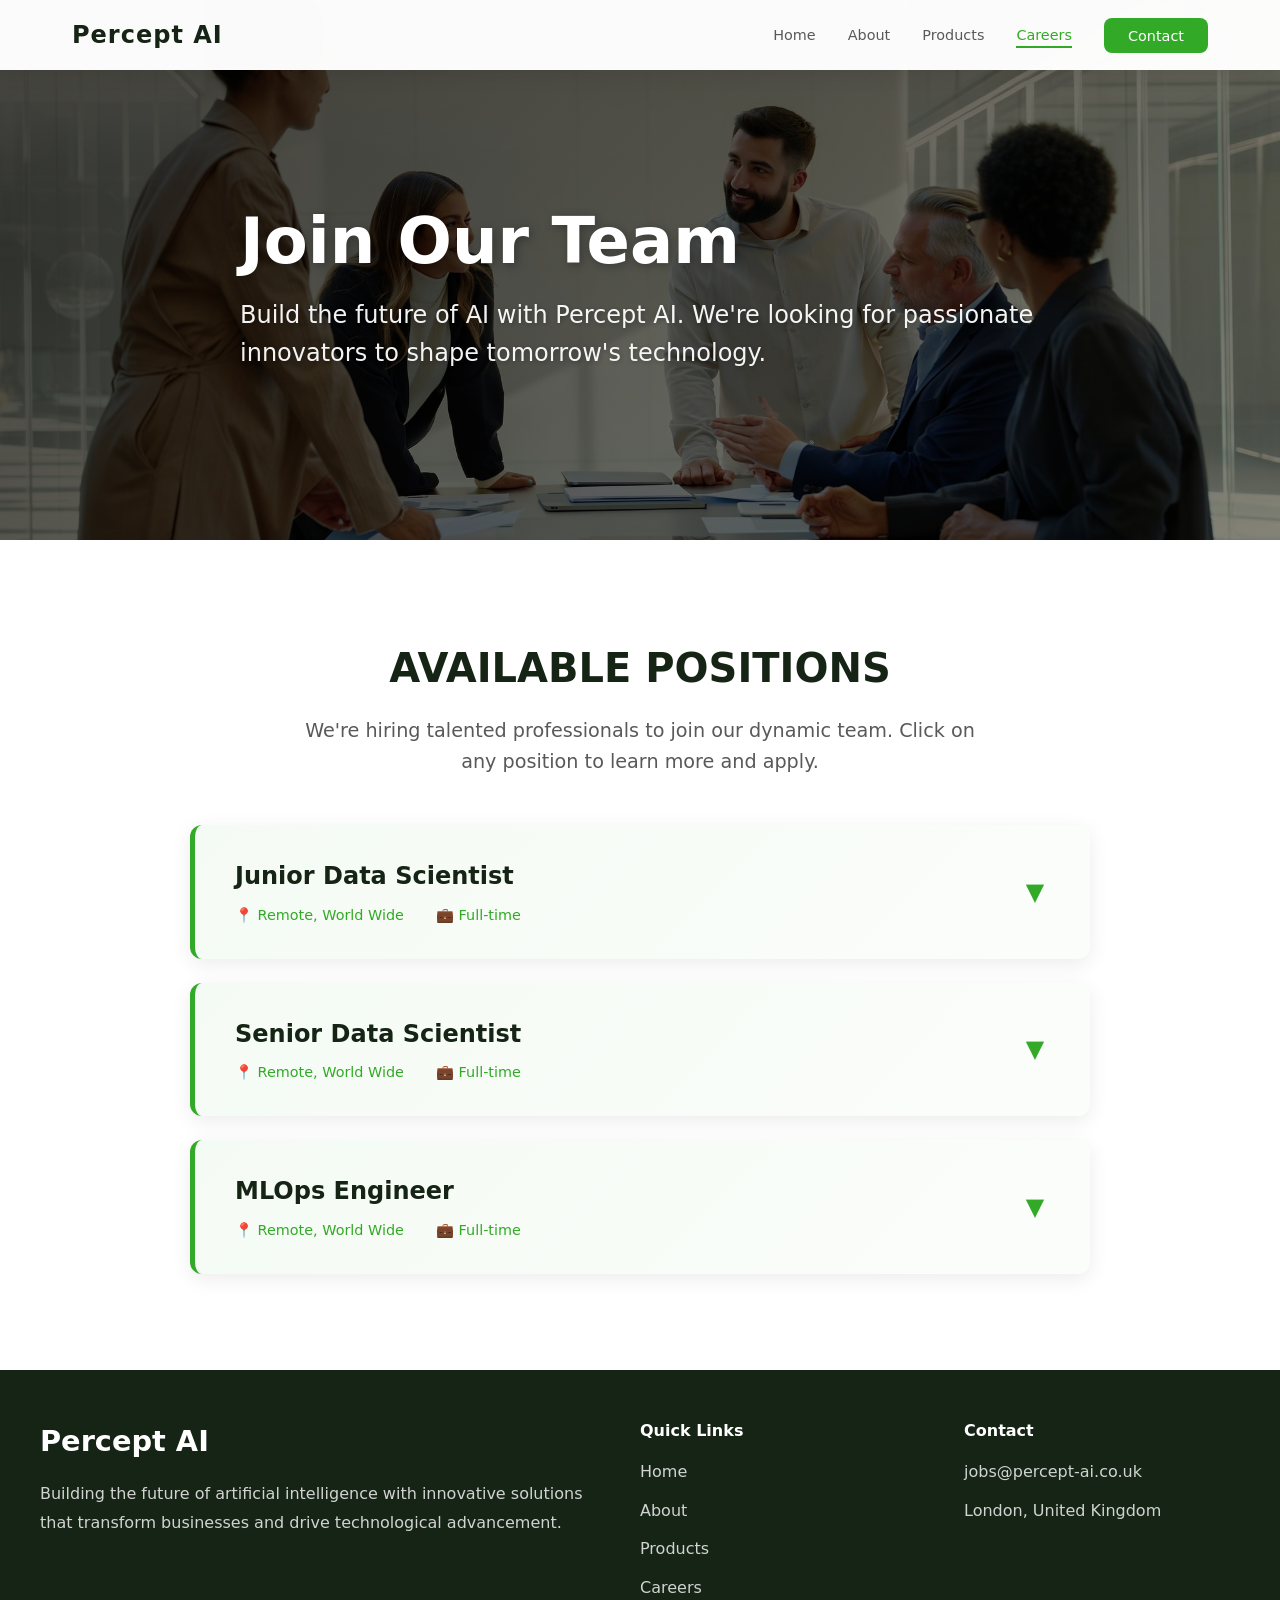
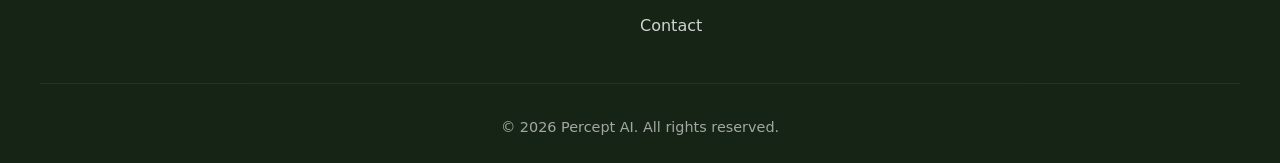
==== commit a67cc2f4: "Clean up site structure, fix forms, and harden for public hosting - Extract the three duplicated inl" ====
--- a/careers.html
+++ b/careers.html
@@ -3,548 +3,24 @@
 <head>
     <meta charset="UTF-8">
     <meta name="viewport" content="width=device-width, initial-scale=1.0">
-    <meta name="description" content="Percept AI Careers - Join our innovative team and build the future of AI">
+    <meta http-equiv="Content-Security-Policy" content="default-src 'self'; script-src 'self'; style-src 'self' https://fonts.googleapis.com; font-src https://fonts.gstatic.com; img-src 'self' data:; connect-src https://formspree.io https://api.cloudinary.com; form-action 'self' https://formspree.io; base-uri 'self'; object-src 'none'; frame-src 'none'; upgrade-insecure-requests">
+    <meta name="referrer" content="strict-origin-when-cross-origin">
+    <meta name="description" content="Join Percept AI - open positions in data science and MLOps.">
     <title>Careers | Percept AI</title>
-    
-    <!-- Fonts -->
+    <link rel="icon" href="assets/favicon.svg" type="image/svg+xml">
+
     <link rel="preconnect" href="https://fonts.googleapis.com">
     <link rel="preconnect" href="https://fonts.gstatic.com" crossorigin>
     <link href="https://fonts.googleapis.com/css2?family=Poppins:wght@400;500;600;700&display=swap" rel="stylesheet">
-    
-    <style>
-        * {
-            margin: 0;
-            padding: 0;
-            box-sizing: border-box;
-        }
-
-        :root {
-            --primary: #32aa27;
-            --primary-dark: #26801d;
-            --primary-light: #41d034;
-            --dark: #162415;
-            --light: #fff;
-            --accent: #eef1ef;
-            --text-dark: #595959;
-            --danger: #ec6366;
-            --spacing: 20px;
-            --radius: 8px;
-            --transition: all 0.3s ease;
-        }
-
-        body {
-            font-family: 'Poppins', sans-serif;
-            line-height: 1.6;
-            color: var(--text-dark);
-            overflow-x: hidden;
-        }
-
-        /* Navigation */
-        nav {
-            position: fixed;
-            top: 0;
-            left: 0;
-            right: 0;
-            background: rgba(255, 255, 255, 0.98);
-            backdrop-filter: blur(10px);
-            box-shadow: 0 2px 20px rgba(0,0,0,0.1);
-            z-index: 1000;
-            transition: var(--transition);
-        }
-
-        .nav-container {
-            max-width: 1200px;
-            margin: 0 auto;
-            padding: 1rem 2rem;
-            display: flex;
-            justify-content: space-between;
-            align-items: center;
-        }
-
-        .logo {
-            font-size: 1.5rem;
-            font-weight: 700;
-            color: var(--dark);
-            text-decoration: none;
-            letter-spacing: 1px;
-        }
-
-        .nav-links {
-            display: flex;
-            gap: 2rem;
-            align-items: center;
-            list-style: none;
-        }
-
-        .nav-links a {
-            color: var(--text-dark);
-            text-decoration: none;
-            font-weight: 500;
-            font-size: 0.9rem;
-            text-transform: capitalize;
-            transition: var(--transition);
-            position: relative;
-        }
-
-        .nav-links a.active {
-            color: var(--primary);
-        }
-
-        .nav-links a::after {
-            content: '';
-            position: absolute;
-            bottom: -5px;
-            left: 0;
-            width: 0;
-            height: 2px;
-            background: var(--primary);
-            transition: width 0.3s ease;
-        }
-
-        .nav-links a:hover::after,
-        .nav-links a.active::after {
-            width: 100%;
-        }
-
-        .nav-cta {
-            background: var(--primary);
-            color: white !important;
-            padding: 0.6rem 1.5rem;
-            border-radius: var(--radius);
-        }
-
-        .nav-cta::after {
-            display: none;
-        }
-
-        .nav-cta:hover {
-            background: var(--primary-dark);
-            transform: translateY(-2px);
-            box-shadow: 0 5px 15px rgba(50, 170, 39, 0.3);
-        }
-
-        /* Page Header Hero */
-        .page-header {
-            min-height: 60vh;
-            display: flex;
-            align-items: center;
-            justify-content: center;
-            background: linear-gradient(135deg, rgba(50, 170, 39, 0.1) 0%, rgba(22, 36, 21, 0.05) 100%),
-                        url('https://raw.githubusercontent.com/NeuralNerd-hsnpr/Percept-ai-website/main/Images/main-cover.png') center/cover no-repeat;
-            position: relative;
-            padding: 100px 2rem 2rem;
-            overflow: hidden;
-        }
-
-        .page-header::before {
-            content: '';
-            position: absolute;
-            top: 0;
-            left: 0;
-            right: 0;
-            bottom: 0;
-            background: linear-gradient(135deg, rgba(0,0,0,0.7) 0%, rgba(0,0,0,0.4) 100%);
-        }
-
-        .page-header-content {
-            position: relative;
-            z-index: 1;
-            max-width: 800px;
-            text-align: left;
-            color: white;
-            animation: fadeInUp 1s ease;
-        }
-
-        .page-header h1 {
-            font-size: clamp(2.5rem, 6vw, 4rem);
-            font-weight: 700;
-            margin-bottom: 1rem;
-            line-height: 1.2;
-            text-shadow: 2px 2px 10px rgba(0,0,0,0.3);
-        }
-
-        .page-header p {
-            font-size: clamp(1.1rem, 2vw, 1.5rem);
-            opacity: 0.95;
-            line-height: 1.6;
-            text-shadow: 1px 1px 5px rgba(0,0,0,0.3);
-        }
-
-        /* Jobs Section */
-        .jobs {
-            padding: 6rem 2rem;
-            background: white;
-        }
-
-        .jobs-container {
-            max-width: 900px;
-            margin: 0 auto;
-        }
-
-        .section-title {
-            font-size: 2.5rem;
-            text-align: center;
-            color: var(--dark);
-            margin-bottom: 1rem;
-            text-transform: uppercase;
-            font-weight: 600;
-        }
-
-        .section-subtitle {
-            text-align: center;
-            font-size: 1.2rem;
-            color: var(--text-dark);
-            margin-bottom: 3rem;
-            max-width: 700px;
-            margin-left: auto;
-            margin-right: auto;
-        }
-
-        .jobs-list {
-            display: flex;
-            flex-direction: column;
-            gap: 1.5rem;
-        }
-
-        .job-card {
-            background: white;
-            border-radius: 12px;
-            border-left: 5px solid var(--primary);
-            box-shadow: 0 5px 20px rgba(0,0,0,0.08);
-            overflow: hidden;
-            transition: var(--transition);
-        }
-
-        .job-card:hover {
-            box-shadow: 0 10px 40px rgba(0,0,0,0.12);
-        }
-
-        .job-header {
-            padding: 2rem 2.5rem;
-            background: linear-gradient(135deg, rgba(50, 170, 39, 0.05) 0%, rgba(50, 170, 39, 0.02) 100%);
-            cursor: pointer;
-            display: flex;
-            justify-content: space-between;
-            align-items: center;
-            user-select: none;
-            transition: var(--transition);
-        }
-
-        .job-header:hover {
-            background: linear-gradient(135deg, rgba(50, 170, 39, 0.08) 0%, rgba(50, 170, 39, 0.04) 100%);
-        }
-
-        .job-header-left {
-            flex: 1;
-        }
-
-        .job-title {
-            font-size: 1.5rem;
-            color: var(--dark);
-            margin-bottom: 0.5rem;
-            font-weight: 600;
-        }
-
-        .job-meta {
-            display: flex;
-            gap: 2rem;
-            font-size: 0.9rem;
-            color: var(--primary);
-            font-weight: 500;
-        }
-
-        .job-toggle {
-            font-size: 1.5rem;
-            color: var(--primary);
-            font-weight: bold;
-            transition: transform 0.3s ease;
-            width: 30px;
-            text-align: center;
-        }
-
-        .job-toggle.active {
-            transform: rotate(180deg);
-        }
-
-        .job-content {
-            max-height: 0;
-            overflow: hidden;
-            transition: max-height 0.4s ease;
-            padding: 0 2.5rem;
-        }
-
-        .job-content.open {
-            max-height: 2500px;
-            padding: 2.5rem;
-        }
-
-        .job-section {
-            margin-bottom: 2rem;
-        }
-
-        .job-section-title {
-            font-size: 1.2rem;
-            color: var(--dark);
-            margin-bottom: 1rem;
-            font-weight: 600;
-            text-transform: capitalize;
-        }
-
-        .job-description {
-            font-size: 1rem;
-            line-height: 1.8;
-            margin-bottom: 1.5rem;
-            color: var(--text-dark);
-        }
-
-        .skills-list, .responsibilities-list {
-            list-style: none;
-            margin-bottom: 1.5rem;
-        }
-
-        .skills-list li, .responsibilities-list li {
-            padding: 0.6rem 0;
-            padding-left: 1.8rem;
-            position: relative;
-            color: var(--text-dark);
-            line-height: 1.7;
-        }
-
-        .skills-list li::before, .responsibilities-list li::before {
-            content: '▸';
-            position: absolute;
-            left: 0;
-            color: var(--primary);
-            font-weight: bold;
-        }
-
-        .application-form {
-            background: linear-gradient(135deg, rgba(50, 170, 39, 0.05) 0%, rgba(50, 170, 39, 0.02) 100%);
-            padding: 2rem;
-            border-radius: 8px;
-            margin-top: 2rem;
-        }
-
-        .form-title {
-            font-size: 1.2rem;
-            color: var(--dark);
-            margin-bottom: 1.5rem;
-            font-weight: 600;
-        }
-
-        .form-group {
-            margin-bottom: 1.5rem;
-        }
-
-        .form-group label {
-            display: block;
-            margin-bottom: 0.5rem;
-            font-weight: 600;
-            color: var(--dark);
-            font-size: 0.95rem;
-        }
-
-        .form-group input,
-        .form-group textarea,
-        .form-group select {
-            width: 100%;
-            padding: 0.9rem;
-            border: 2px solid #e0e0e0;
-            border-radius: var(--radius);
-            font-family: inherit;
-            font-size: 1rem;
-            transition: var(--transition);
-        }
-
-        .form-group input::placeholder,
-        .form-group textarea::placeholder {
-            color: #ccc;
-        }
-
-        .form-group input:focus,
-        .form-group textarea:focus,
-        .form-group select:focus {
-            outline: none;
-            border-color: var(--primary);
-            box-shadow: 0 0 0 3px rgba(50, 170, 39, 0.1);
-        }
-
-        .form-group textarea {
-            resize: vertical;
-            min-height: 100px;
-        }
-
-        .form-row {
-            display: grid;
-            grid-template-columns: 1fr 1fr;
-            gap: 1.5rem;
-        }
-
-        .file-upload {
-            position: relative;
-            display: block;
-            width: 100%;
-        }
-
-        .file-upload input[type="file"] {
-            position: absolute;
-            left: -9999px;
-        }
-
-        .file-upload-label {
-            display: block;
-            padding: 1.5rem;
-            background: white;
-            border: 2px dashed #e0e0e0;
-            border-radius: var(--radius);
-            text-align: center;
-            cursor: pointer;
-            transition: var(--transition);
-            font-weight: 600;
-            color: var(--primary);
-            font-size: 0.95rem;
-        }
-
-        .file-upload input[type="file"]:hover + .file-upload-label,
-        .file-upload input[type="file"]:focus + .file-upload-label {
-            border-color: var(--primary);
-            background: rgba(50, 170, 39, 0.02);
-        }
-
-        .file-name {
-            font-size: 0.85rem;
-            color: var(--text-dark);
-            margin-top: 0.5rem;
-        }
-
-        .btn {
-            display: inline-block;
-            padding: 1rem 2.5rem;
-            background: var(--primary);
-            color: white;
-            text-decoration: none;
-            border-radius: var(--radius);
-            font-weight: 600;
-            transition: var(--transition);
-            border: 2px solid var(--primary);
-            cursor: pointer;
-            text-align: center;
-            font-size: 1rem;
-            width: 100%;
-        }
-
-        .btn:hover {
-            background: var(--primary-dark);
-            transform: translateY(-2px);
-            box-shadow: 0 5px 20px rgba(50, 170, 39, 0.3);
-        }
-
-        /* Footer */
-        footer {
-            background: var(--dark);
-            color: white;
-            padding: 3rem 2rem 1.5rem;
-        }
-
-        .footer-container {
-            max-width: 1200px;
-            margin: 0 auto;
-        }
-
-        .footer-content {
-            display: grid;
-            grid-template-columns: 2fr 1fr 1fr;
-            gap: 3rem;
-            margin-bottom: 2rem;
-        }
-
-        .footer-content h3 {
-            font-size: 1.8rem;
-            margin-bottom: 1rem;
-        }
-
-        .footer-content p {
-            opacity: 0.8;
-            line-height: 1.8;
-        }
-
-        .footer-links {
-            list-style: none;
-        }
-
-        .footer-links li {
-            margin-bottom: 0.8rem;
-        }
-
-        .footer-links a {
-            color: rgba(255,255,255,0.8);
-            text-decoration: none;
-            transition: var(--transition);
-        }
-
-        .footer-links a:hover {
-            color: var(--primary-light);
-            padding-left: 5px;
-        }
-
-        .footer-bottom {
-            text-align: center;
-            padding-top: 2rem;
-            border-top: 1px solid rgba(255,255,255,0.1);
-            opacity: 0.6;
-            font-size: 0.9rem;
-        }
-
-        @keyframes fadeInUp {
-            from {
-                opacity: 0;
-                transform: translateY(30px);
-            }
-            to {
-                opacity: 1;
-                transform: translateY(0);
-            }
-        }
-
-        /* Responsive */
-        @media (max-width: 768px) {
-            .footer-content {
-                grid-template-columns: 1fr;
-                gap: 2rem;
-            }
-
-            .page-header {
-                padding: 120px 1.5rem 2rem;
-                min-height: 50vh;
-            }
-
-            .page-header-content {
-                text-align: center;
-            }
-
-            .form-row {
-                grid-template-columns: 1fr;
-            }
-
-            .job-meta {
-                flex-direction: column;
-                gap: 0.5rem;
-                font-size: 0.85rem;
-            }
-
-            .job-title {
-                font-size: 1.2rem;
-            }
-
-            .job-header {
-                padding: 1.5rem;
-            }
-        }
-    </style>
+    <link rel="stylesheet" href="assets/css/style.css">
+
+    <script src="assets/js/config.js"></script>
+    <script src="assets/js/main.js" defer></script>
+    <script src="assets/js/forms.js" defer></script>
 </head>
 <body>
-    <!-- Navigation -->
-    <nav id="navbar">
+    <a class="skip-link" href="#main">Skip to content</a>
+    <nav id="navbar" aria-label="Main navigation">
         <div class="nav-container">
             <a href="index.html" class="logo">Percept AI</a>
             <ul class="nav-links" id="navLinks">
@@ -554,12 +30,17 @@
                 <li><a href="careers.html" class="active">Careers</a></li>
                 <li><a href="index.html#contact" class="nav-cta">Contact</a></li>
             </ul>
+            <button class="mobile-menu" id="mobileMenu" type="button" aria-label="Toggle navigation" aria-expanded="false" aria-controls="navLinks">
+                <span></span>
+                <span></span>
+                <span></span>
+            </button>
         </div>
     </nav>
 
-    <!-- Page Header -->
-    <section class="page-header">
-        <div class="page-header-content">
+    <main id="main">
+    <section class="hero hero--careers hero--short">
+        <div class="hero-content">
             <h1>Join Our Team</h1>
             <p>Build the future of AI with Percept AI. We're looking for passionate innovators to shape tomorrow's technology.</p>
         </div>
@@ -575,7 +56,7 @@
                 
                 <!-- Job 1: Junior Data Scientist -->
                 <div class="job-card">
-                    <div class="job-header" onclick="toggleJob(this)">
+                    <div class="job-header" role="button" tabindex="0" aria-expanded="false">
                         <div class="job-header-left">
                             <h3 class="job-title">Junior Data Scientist</h3>
                             <div class="job-meta">
@@ -629,8 +110,13 @@
 
                         <div class="application-form">
                             <h4 class="form-title">Apply Now</h4>
-                            <p style="margin-bottom: 1.5rem; color: var(--text-dark);">Passionate about this opportunity? Send us your details below.</p>
-                            <form class="job-application-form" data-position="Junior Data Scientist">
+                            <p class="form-intro">Passionate about this opportunity? Send us your details below.</p>
+                            <div id="fallback-jds1" class="form-fallback" hidden></div>
+                            <form class="job-application-form" data-position="Junior Data Scientist" data-form-id="jds1">
+                                <div class="hp-field" aria-hidden="true">
+                                    <label for="hp-jds1">Leave this field empty</label>
+                                    <input type="text" id="hp-jds1" name="_gotcha" tabindex="-1" autocomplete="off">
+                                </div>
                                 <div class="form-row">
                                     <div class="form-group">
                                         <label for="name-jds1">Full Name *</label>
@@ -645,7 +131,7 @@
                                 <div class="form-row">
                                     <div class="form-group">
                                         <label for="phone-jds1">Phone Number *</label>
-                                        <input type="tel" id="phone-jds1" name="phone" placeholder="+49 1234 567890" required>
+                                        <input type="tel" id="phone-jds1" name="phone" placeholder="+44 20 1234 5678" required>
                                     </div>
                                     <div class="form-group">
                                         <label for="location-jds1">Location *</label>
@@ -670,6 +156,7 @@
                                         <input type="file" id="cv-jds1" name="cv" accept=".pdf,.doc,.docx" required>
                                         <label for="cv-jds1" class="file-upload-label">📄 Click to upload your CV</label>
                                     </div>
+                                    <div class="file-name" aria-live="polite"></div>
                                 </div>
 
                                 <div class="form-group">
@@ -678,14 +165,23 @@
                                         <input type="file" id="cover-jds1" name="cover" accept=".pdf,.doc,.docx" required>
                                         <label for="cover-jds1" class="file-upload-label">📄 Click to upload your cover letter</label>
                                     </div>
+                                    <div class="file-name" aria-live="polite"></div>
                                 </div>
 
                                 <div class="form-group">
                                     <label for="message-jds1">Additional Information</label>
-                                    <textarea id="message-jds1" name="message" placeholder="Tell us anything else you'd like us to know about your qualifications..."></textarea>
-                                </div>
-
-                                <button type="submit" class="btn">Submit Application</button>
+                                    <textarea maxlength="5000" id="message-jds1" name="message" placeholder="Tell us anything else you'd like us to know about your qualifications..."></textarea>
+                                </div>
+
+                                <p class="file-fallback form-fallback" hidden></p>
+
+                                <div class="form-group checkbox-group">
+                                    <input type="checkbox" id="consent-jds1" name="consent" value="yes" required>
+                                    <label for="consent-jds1">I consent to Percept AI storing my application details and documents for recruitment purposes. *</label>
+                                </div>
+
+                                <button type="submit" class="btn btn-block">Submit Application</button>
+                                <div id="status-jds1" class="form-status" role="status" aria-live="polite"></div>
                             </form>
                         </div>
                     </div>
@@ -693,7 +189,7 @@
 
                 <!-- Job 2: Senior Data Scientist -->
                 <div class="job-card">
-                    <div class="job-header" onclick="toggleJob(this)">
+                    <div class="job-header" role="button" tabindex="0" aria-expanded="false">
                         <div class="job-header-left">
                             <h3 class="job-title">Senior Data Scientist</h3>
                             <div class="job-meta">
@@ -751,8 +247,13 @@
 
                         <div class="application-form">
                             <h4 class="form-title">Apply Now</h4>
-                            <p style="margin-bottom: 1.5rem; color: var(--text-dark);">Ready to lead our AI initiatives? Send us your details below.</p>
-                            <form class="job-application-form" data-position="Senior Data Scientist">
+                            <p class="form-intro">Ready to lead our AI initiatives? Send us your details below.</p>
+                            <div id="fallback-sds" class="form-fallback" hidden></div>
+                            <form class="job-application-form" data-position="Senior Data Scientist" data-form-id="sds">
+                                <div class="hp-field" aria-hidden="true">
+                                    <label for="hp-sds">Leave this field empty</label>
+                                    <input type="text" id="hp-sds" name="_gotcha" tabindex="-1" autocomplete="off">
+                                </div>
                                 <div class="form-row">
                                     <div class="form-group">
                                         <label for="name-sds">Full Name *</label>
@@ -767,7 +268,7 @@
                                 <div class="form-row">
                                     <div class="form-group">
                                         <label for="phone-sds">Phone Number *</label>
-                                        <input type="tel" id="phone-sds" name="phone" placeholder="+49 1234 567890" required>
+                                        <input type="tel" id="phone-sds" name="phone" placeholder="+44 20 1234 5678" required>
                                     </div>
                                     <div class="form-group">
                                         <label for="location-sds">Location *</label>
@@ -792,6 +293,7 @@
                                         <input type="file" id="cv-sds" name="cv" accept=".pdf,.doc,.docx" required>
                                         <label for="cv-sds" class="file-upload-label">📄 Click to upload your CV</label>
                                     </div>
+                                    <div class="file-name" aria-live="polite"></div>
                                 </div>
 
                                 <div class="form-group">
@@ -800,14 +302,23 @@
                                         <input type="file" id="cover-sds" name="cover" accept=".pdf,.doc,.docx" required>
                                         <label for="cover-sds" class="file-upload-label">📄 Click to upload your cover letter</label>
                                     </div>
+                                    <div class="file-name" aria-live="polite"></div>
                                 </div>
 
                                 <div class="form-group">
                                     <label for="message-sds">Additional Information</label>
-                                    <textarea id="message-sds" name="message" placeholder="Tell us about your experience and achievements..."></textarea>
-                                </div>
-
-                                <button type="submit" class="btn">Submit Application</button>
+                                    <textarea maxlength="5000" id="message-sds" name="message" placeholder="Tell us about your experience and achievements..."></textarea>
+                                </div>
+
+                                <p class="file-fallback form-fallback" hidden></p>
+
+                                <div class="form-group checkbox-group">
+                                    <input type="checkbox" id="consent-sds" name="consent" value="yes" required>
+                                    <label for="consent-sds">I consent to Percept AI storing my application details and documents for recruitment purposes. *</label>
+                                </div>
+
+                                <button type="submit" class="btn btn-block">Submit Application</button>
+                                <div id="status-sds" class="form-status" role="status" aria-live="polite"></div>
                             </form>
                         </div>
                     </div>
@@ -815,7 +326,7 @@
 
                 <!-- Job 3: MLOps Engineer -->
                 <div class="job-card">
-                    <div class="job-header" onclick="toggleJob(this)">
+                    <div class="job-header" role="button" tabindex="0" aria-expanded="false">
                         <div class="job-header-left">
                             <h3 class="job-title">MLOps Engineer</h3>
                             <div class="job-meta">
@@ -873,8 +384,13 @@
 
                         <div class="application-form">
                             <h4 class="form-title">Apply Now</h4>
-                            <p style="margin-bottom: 1.5rem; color: var(--text-dark);">Interested in scaling our ML infrastructure? Submit your application below.</p>
-                            <form class="job-application-form" data-position="MLOps Engineer">
+                            <p class="form-intro">Interested in scaling our ML infrastructure? Submit your application below.</p>
+                            <div id="fallback-mlops" class="form-fallback" hidden></div>
+                            <form class="job-application-form" data-position="MLOps Engineer" data-form-id="mlops">
+                                <div class="hp-field" aria-hidden="true">
+                                    <label for="hp-mlops">Leave this field empty</label>
+                                    <input type="text" id="hp-mlops" name="_gotcha" tabindex="-1" autocomplete="off">
+                                </div>
                                 <div class="form-row">
                                     <div class="form-group">
                                         <label for="name-mlops">Full Name *</label>
@@ -889,7 +405,7 @@
                                 <div class="form-row">
                                     <div class="form-group">
                                         <label for="phone-mlops">Phone Number *</label>
-                                        <input type="tel" id="phone-mlops" name="phone" placeholder="+49 1234 567890" required>
+                                        <input type="tel" id="phone-mlops" name="phone" placeholder="+44 20 1234 5678" required>
                                     </div>
                                     <div class="form-group">
                                         <label for="location-mlops">Location *</label>
@@ -914,6 +430,7 @@
                                         <input type="file" id="cv-mlops" name="cv" accept=".pdf,.doc,.docx" required>
                                         <label for="cv-mlops" class="file-upload-label">📄 Click to upload your CV</label>
                                     </div>
+                                    <div class="file-name" aria-live="polite"></div>
                                 </div>
 
                                 <div class="form-group">
@@ -922,14 +439,23 @@
                                         <input type="file" id="cover-mlops" name="cover" accept=".pdf,.doc,.docx" required>
                                         <label for="cover-mlops" class="file-upload-label">📄 Click to upload your cover letter</label>
                                     </div>
+                                    <div class="file-name" aria-live="polite"></div>
                                 </div>
 
                                 <div class="form-group">
                                     <label for="message-mlops">Additional Information</label>
-                                    <textarea id="message-mlops" name="message" placeholder="Tell us about your experience with MLOps..."></textarea>
-                                </div>
-
-                                <button type="submit" class="btn">Submit Application</button>
+                                    <textarea maxlength="5000" id="message-mlops" name="message" placeholder="Tell us about your experience with MLOps..."></textarea>
+                                </div>
+
+                                <p class="file-fallback form-fallback" hidden></p>
+
+                                <div class="form-group checkbox-group">
+                                    <input type="checkbox" id="consent-mlops" name="consent" value="yes" required>
+                                    <label for="consent-mlops">I consent to Percept AI storing my application details and documents for recruitment purposes. *</label>
+                                </div>
+
+                                <button type="submit" class="btn btn-block">Submit Application</button>
+                                <div id="status-mlops" class="form-status" role="status" aria-live="polite"></div>
                             </form>
                         </div>
                     </div>
@@ -939,7 +465,8 @@
         </div>
     </section>
 
-    <!-- Footer -->
+    </main>
+
     <footer>
         <div class="footer-container">
             <div class="footer-content">
@@ -948,55 +475,27 @@
                     <p>Building the future of artificial intelligence with innovative solutions that transform businesses and drive technological advancement.</p>
                 </div>
                 <div>
+                    <h4>Quick Links</h4>
                     <ul class="footer-links">
                         <li><a href="index.html">Home</a></li>
                         <li><a href="index.html#about">About</a></li>
                         <li><a href="products.html">Products</a></li>
                         <li><a href="careers.html">Careers</a></li>
+                        <li><a href="index.html#contact">Contact</a></li>
                     </ul>
                 </div>
                 <div>
+                    <h4>Contact</h4>
                     <ul class="footer-links">
-                        <li><a href="index.html#contact">Contact</a></li>
-                        <li><a href="#">Privacy Policy</a></li>
-                        <li><a href="#">Terms of Service</a></li>
-                        <li><a href="#">Legal</a></li>
+                        <li><a href="mailto:jobs@percept-ai.co.uk">jobs@percept-ai.co.uk</a></li>
+                        <li>London, United Kingdom</li>
                     </ul>
                 </div>
             </div>
             <div class="footer-bottom">
-                <p>&copy; 2024 Percept AI. All rights reserved.</p>
+                <p>&copy; <span data-year>2026</span> Percept AI. All rights reserved.</p>
             </div>
         </div>
     </footer>
-
-    <script>
-        function toggleJob(headerElement) {
-            const jobCard = headerElement.parentElement;
-            const jobContent = jobCard.querySelector('.job-content');
-            const jobToggle = headerElement.querySelector('.job-toggle');
-            
-            // Close all other open jobs
-            document.querySelectorAll('.job-content.open').forEach(content => {
-                if (content !== jobContent) {
-                    content.classList.remove('open');
-                    content.parentElement.querySelector('.job-toggle').classList.remove('active');
-                }
-            });
-            
-            jobContent.classList.toggle('open');
-            jobToggle.classList.toggle('active');
-        }
-
-        // Form submission handler
-        document.querySelectorAll('.job-application-form').forEach(form => {
-            form.addEventListener('submit', function(e) {
-                e.preventDefault();
-                const position = this.dataset.position;
-                alert(`Application for ${position} submitted successfully!`);
-                this.reset();
-            });
-        });
-    </script>
 </body>
 </html>
--- a/assets/css/style.css
+++ b/assets/css/style.css
@@ -0,0 +1,1077 @@
+/* ==========================================================================
+   Percept AI - shared stylesheet
+   Loaded by every page. Page-specific hero backgrounds are at the bottom.
+   ========================================================================== */
+
+* {
+    margin: 0;
+    padding: 0;
+    box-sizing: border-box;
+}
+
+:root {
+    --primary: #32aa27;
+    --primary-dark: #26801d;
+    --primary-light: #41d034;
+    --dark: #162415;
+    --light: #fff;
+    --accent: #eef1ef;
+    --text-dark: #595959;
+    --danger: #ec6366;
+    --success: #26801d;
+    --radius: 8px;
+    --transition: all 0.3s ease;
+}
+
+html {
+    scroll-behavior: smooth;
+    scroll-padding-top: 90px;
+}
+
+body {
+    font-family: 'Poppins', system-ui, -apple-system, 'Segoe UI', Roboto, sans-serif;
+    line-height: 1.6;
+    color: var(--text-dark);
+    background: var(--light);
+    overflow-x: hidden;
+}
+
+img {
+    max-width: 100%;
+}
+
+[hidden] {
+    display: none !important;
+}
+
+/* Skip link for keyboard users */
+.skip-link {
+    position: absolute;
+    left: -999px;
+    top: 0;
+    background: var(--primary);
+    color: #fff;
+    padding: 0.5rem 1rem;
+    z-index: 2000;
+}
+
+.skip-link:focus {
+    left: 1rem;
+    top: 1rem;
+}
+
+/* --------------------------------------------------------------------------
+   Navigation
+   -------------------------------------------------------------------------- */
+nav {
+    position: fixed;
+    top: 0;
+    left: 0;
+    right: 0;
+    background: rgba(255, 255, 255, 0.98);
+    backdrop-filter: blur(10px);
+    box-shadow: 0 2px 20px rgba(0, 0, 0, 0.1);
+    z-index: 1000;
+    transition: var(--transition);
+}
+
+nav.scrolled {
+    box-shadow: 0 4px 30px rgba(0, 0, 0, 0.15);
+}
+
+.nav-container {
+    max-width: 1200px;
+    margin: 0 auto;
+    padding: 1rem 2rem;
+    display: flex;
+    justify-content: space-between;
+    align-items: center;
+}
+
+.logo {
+    font-size: 1.5rem;
+    font-weight: 700;
+    color: var(--dark);
+    text-decoration: none;
+    letter-spacing: 1px;
+}
+
+.nav-links {
+    display: flex;
+    gap: 2rem;
+    align-items: center;
+    list-style: none;
+}
+
+.nav-links a {
+    color: var(--text-dark);
+    text-decoration: none;
+    font-weight: 500;
+    font-size: 0.9rem;
+    text-transform: capitalize;
+    transition: var(--transition);
+    position: relative;
+}
+
+.nav-links a.active {
+    color: var(--primary);
+}
+
+.nav-links a::after {
+    content: '';
+    position: absolute;
+    bottom: -5px;
+    left: 0;
+    width: 0;
+    height: 2px;
+    background: var(--primary);
+    transition: width 0.3s ease;
+}
+
+.nav-links a:hover::after,
+.nav-links a.active::after {
+    width: 100%;
+}
+
+.nav-cta {
+    background: var(--primary);
+    color: #fff !important;
+    padding: 0.6rem 1.5rem;
+    border-radius: var(--radius);
+}
+
+.nav-cta::after {
+    display: none;
+}
+
+.nav-cta:hover {
+    background: var(--primary-dark);
+    transform: translateY(-2px);
+    box-shadow: 0 5px 15px rgba(50, 170, 39, 0.3);
+}
+
+.mobile-menu {
+    display: none;
+    flex-direction: column;
+    gap: 5px;
+    cursor: pointer;
+    background: none;
+    border: 0;
+    padding: 4px;
+}
+
+.mobile-menu span {
+    display: block;
+    width: 25px;
+    height: 3px;
+    background: var(--dark);
+    border-radius: 3px;
+}
+
+/* --------------------------------------------------------------------------
+   Hero / page header
+   -------------------------------------------------------------------------- */
+.hero {
+    min-height: 100vh;
+    display: flex;
+    align-items: center;
+    justify-content: center;
+    background-color: var(--dark);
+    background-position: center;
+    background-size: cover;
+    background-repeat: no-repeat;
+    position: relative;
+    padding: 100px 2rem 2rem;
+    overflow: hidden;
+}
+
+.hero::before {
+    content: '';
+    position: absolute;
+    inset: 0;
+    background: linear-gradient(135deg, rgba(0, 0, 0, 0.7) 0%, rgba(0, 0, 0, 0.4) 100%);
+}
+
+.hero-content {
+    position: relative;
+    z-index: 1;
+    max-width: 800px;
+    text-align: left;
+    color: #fff;
+    animation: fadeInUp 1s ease;
+}
+
+.hero h1 {
+    font-size: clamp(2.5rem, 6vw, 4rem);
+    font-weight: 700;
+    margin-bottom: 1rem;
+    line-height: 1.2;
+    text-shadow: 2px 2px 10px rgba(0, 0, 0, 0.3);
+}
+
+.hero p {
+    font-size: clamp(1.1rem, 2vw, 1.5rem);
+    margin-bottom: 2rem;
+    opacity: 0.95;
+    line-height: 1.6;
+    text-shadow: 1px 1px 5px rgba(0, 0, 0, 0.3);
+}
+
+.hero--short {
+    min-height: 60vh;
+}
+
+/* --------------------------------------------------------------------------
+   Shared section / typography helpers
+   -------------------------------------------------------------------------- */
+.section-title {
+    font-size: 2.5rem;
+    text-align: center;
+    color: var(--dark);
+    margin-bottom: 1rem;
+    text-transform: uppercase;
+    font-weight: 600;
+}
+
+.section-subtitle {
+    text-align: center;
+    font-size: 1.2rem;
+    color: var(--text-dark);
+    margin: 0 auto 3rem;
+    max-width: 700px;
+}
+
+/* --------------------------------------------------------------------------
+   Buttons
+   -------------------------------------------------------------------------- */
+.btn {
+    display: inline-block;
+    padding: 0.9rem 2.5rem;
+    background: var(--primary);
+    color: #fff;
+    text-decoration: none;
+    border-radius: var(--radius);
+    font-weight: 600;
+    font-family: inherit;
+    font-size: 1rem;
+    transition: var(--transition);
+    border: 2px solid var(--primary);
+    text-align: center;
+    cursor: pointer;
+}
+
+.btn:hover {
+    background: var(--primary-dark);
+    transform: translateY(-2px);
+    box-shadow: 0 5px 20px rgba(50, 170, 39, 0.3);
+}
+
+.btn:disabled {
+    opacity: 0.6;
+    cursor: not-allowed;
+    transform: none;
+    box-shadow: none;
+}
+
+.btn-block {
+    width: 100%;
+    padding: 1rem 2.5rem;
+}
+
+/* --------------------------------------------------------------------------
+   About (home)
+   -------------------------------------------------------------------------- */
+.about {
+    padding: 6rem 2rem;
+    background: #fff;
+}
+
+.about-container {
+    max-width: 1200px;
+    margin: 0 auto;
+    display: grid;
+    grid-template-columns: 1fr 1fr;
+    gap: 4rem;
+    align-items: center;
+}
+
+.about-content h2 {
+    font-size: 2.5rem;
+    color: var(--dark);
+    margin-bottom: 1rem;
+    text-transform: uppercase;
+    font-weight: 600;
+    letter-spacing: 1px;
+}
+
+.about-content h3 {
+    font-size: 1.8rem;
+    color: var(--primary);
+    margin-bottom: 1.5rem;
+}
+
+.about-content p {
+    font-size: 1.1rem;
+    line-height: 1.8;
+    margin-bottom: 2rem;
+}
+
+.about-image {
+    position: relative;
+    border-radius: var(--radius);
+    overflow: hidden;
+    box-shadow: 0 20px 60px rgba(0, 0, 0, 0.15);
+    transform: perspective(1000px) rotateY(-5deg);
+    transition: var(--transition);
+}
+
+.about-image:hover {
+    transform: perspective(1000px) rotateY(0deg) scale(1.02);
+}
+
+.about-image img {
+    width: 100%;
+    height: auto;
+    display: block;
+}
+
+/* --------------------------------------------------------------------------
+   Contact (home)
+   -------------------------------------------------------------------------- */
+.contact {
+    padding: 6rem 2rem;
+    background: var(--accent);
+}
+
+.contact-container {
+    max-width: 1200px;
+    margin: 0 auto;
+}
+
+.contact-grid {
+    display: grid;
+    grid-template-columns: 1fr 1fr;
+    gap: 3rem;
+    align-items: start;
+}
+
+.contact-form,
+.contact-info {
+    background: #fff;
+    padding: 2.5rem;
+    border-radius: var(--radius);
+    box-shadow: 0 10px 40px rgba(0, 0, 0, 0.1);
+}
+
+.contact-info h3 {
+    font-size: 1.5rem;
+    color: var(--dark);
+    margin-bottom: 1.5rem;
+}
+
+.info-item {
+    display: flex;
+    align-items: flex-start;
+    gap: 1rem;
+    margin-bottom: 1.5rem;
+}
+
+.info-item svg {
+    width: 24px;
+    height: 24px;
+    fill: var(--primary);
+    flex-shrink: 0;
+    margin-top: 0.2rem;
+}
+
+.info-item a {
+    color: var(--text-dark);
+    text-decoration: none;
+    transition: var(--transition);
+}
+
+.info-item a:hover {
+    color: var(--primary);
+}
+
+.hours-list {
+    list-style: none;
+    margin-top: 1rem;
+}
+
+.hours-list li {
+    display: flex;
+    justify-content: space-between;
+    padding: 0.5rem 0;
+    border-bottom: 1px solid #f0f0f0;
+}
+
+.hours-list li:last-child {
+    border-bottom: none;
+}
+
+/* --------------------------------------------------------------------------
+   Forms (shared by contact + job applications)
+   -------------------------------------------------------------------------- */
+.form-group {
+    margin-bottom: 1.5rem;
+}
+
+.form-group label {
+    display: block;
+    margin-bottom: 0.5rem;
+    font-weight: 600;
+    color: var(--dark);
+    font-size: 0.95rem;
+}
+
+.form-group input,
+.form-group textarea,
+.form-group select {
+    width: 100%;
+    padding: 0.9rem;
+    border: 2px solid #e0e0e0;
+    border-radius: var(--radius);
+    font-family: inherit;
+    font-size: 1rem;
+    transition: var(--transition);
+}
+
+.form-group input::placeholder,
+.form-group textarea::placeholder {
+    color: #aaa;
+}
+
+.form-group input:focus,
+.form-group textarea:focus,
+.form-group select:focus {
+    outline: none;
+    border-color: var(--primary);
+    box-shadow: 0 0 0 3px rgba(50, 170, 39, 0.1);
+}
+
+.form-group textarea {
+    resize: vertical;
+    min-height: 120px;
+}
+
+.form-row {
+    display: grid;
+    grid-template-columns: 1fr 1fr;
+    gap: 1.5rem;
+}
+
+.checkbox-group {
+    display: flex;
+    align-items: flex-start;
+    gap: 0.5rem;
+}
+
+.checkbox-group input[type="checkbox"] {
+    width: auto;
+    margin-top: 0.3rem;
+}
+
+.checkbox-group label {
+    margin-bottom: 0;
+    font-weight: 400;
+    font-size: 0.9rem;
+}
+
+.form-intro {
+    margin-bottom: 1.5rem;
+    color: var(--text-dark);
+}
+
+/* Spam honeypot: hidden from people, present for bots. */
+.hp-field {
+    position: absolute;
+    left: -9999px;
+    width: 1px;
+    height: 1px;
+    overflow: hidden;
+}
+
+.form-status {
+    display: none;
+    margin-top: 1rem;
+    padding: 1rem;
+    border-radius: var(--radius);
+    font-size: 0.95rem;
+    line-height: 1.5;
+}
+
+.form-status.show {
+    display: block;
+}
+
+.form-status.loading {
+    background: rgba(50, 170, 39, 0.08);
+    color: var(--dark);
+}
+
+.form-status.success {
+    background: rgba(50, 170, 39, 0.12);
+    color: var(--success);
+}
+
+.form-status.error {
+    background: rgba(236, 99, 102, 0.12);
+    color: #b3282b;
+}
+
+.form-fallback {
+    padding: 1.25rem;
+    border-radius: var(--radius);
+    background: rgba(50, 170, 39, 0.08);
+    color: var(--dark);
+    line-height: 1.7;
+}
+
+.form-fallback a {
+    color: var(--primary-dark);
+    font-weight: 600;
+}
+
+/* File upload */
+.file-upload {
+    position: relative;
+    display: block;
+    width: 100%;
+}
+
+.file-upload input[type="file"] {
+    position: absolute;
+    left: -9999px;
+}
+
+.file-upload-label {
+    display: block;
+    padding: 1.5rem;
+    background: #fff;
+    border: 2px dashed #e0e0e0;
+    border-radius: var(--radius);
+    text-align: center;
+    cursor: pointer;
+    transition: var(--transition);
+    font-weight: 600;
+    color: var(--primary);
+    font-size: 0.95rem;
+}
+
+.file-upload input[type="file"]:hover + .file-upload-label,
+.file-upload input[type="file"]:focus + .file-upload-label {
+    border-color: var(--primary);
+    background: rgba(50, 170, 39, 0.02);
+}
+
+.file-name {
+    font-size: 0.85rem;
+    color: var(--success);
+    margin-top: 0.5rem;
+    min-height: 1.2em;
+    word-break: break-all;
+}
+
+/* --------------------------------------------------------------------------
+   Products
+   -------------------------------------------------------------------------- */
+.products {
+    padding: 6rem 2rem;
+    background: #fff;
+}
+
+.products-container {
+    max-width: 1200px;
+    margin: 0 auto;
+}
+
+.products-grid {
+    display: grid;
+    grid-template-columns: repeat(auto-fit, minmax(min(350px, 100%), 1fr));
+    gap: 3rem;
+}
+
+.product-card {
+    background: #fff;
+    border-radius: 16px;
+    overflow: hidden;
+    box-shadow: 0 10px 40px rgba(0, 0, 0, 0.1);
+    transition: var(--transition);
+    animation: fadeInUp 0.6s ease;
+    display: flex;
+    flex-direction: column;
+}
+
+.product-card:hover {
+    transform: translateY(-10px);
+    box-shadow: 0 20px 60px rgba(0, 0, 0, 0.15);
+}
+
+.product-image {
+    position: relative;
+    aspect-ratio: 3 / 4;
+    background: #f0f0f0;
+    overflow: hidden;
+}
+
+.product-image img {
+    width: 100%;
+    height: 100%;
+    object-fit: cover;
+    display: block;
+}
+
+.product-content {
+    padding: 2.5rem;
+    display: flex;
+    flex-direction: column;
+    flex: 1;
+}
+
+.product-content .btn {
+    margin-top: auto;
+}
+
+.product-badge {
+    display: inline-block;
+    align-self: flex-start;
+    padding: 0.4rem 1rem;
+    background: rgba(50, 170, 39, 0.1);
+    color: var(--primary);
+    border-radius: 20px;
+    font-size: 0.85rem;
+    font-weight: 600;
+    text-transform: uppercase;
+    letter-spacing: 0.5px;
+    margin-bottom: 1rem;
+}
+
+.product-content h2 {
+    font-size: 1.8rem;
+    color: var(--dark);
+    margin-bottom: 1rem;
+}
+
+.product-content p {
+    font-size: 1rem;
+    line-height: 1.7;
+    margin-bottom: 1.5rem;
+    color: var(--text-dark);
+}
+
+.features-list {
+    list-style: none;
+    margin-bottom: 2rem;
+}
+
+.features-list li {
+    padding: 0.7rem 0;
+    border-bottom: 1px solid #f0f0f0;
+    display: flex;
+    align-items: center;
+    gap: 0.8rem;
+    font-size: 0.95rem;
+}
+
+.features-list li:last-child {
+    border-bottom: none;
+}
+
+.features-list li::before {
+    content: '\2713';
+    width: 20px;
+    height: 20px;
+    background: var(--primary);
+    color: #fff;
+    border-radius: 50%;
+    display: flex;
+    align-items: center;
+    justify-content: center;
+    font-weight: bold;
+    font-size: 0.85rem;
+    flex-shrink: 0;
+}
+
+.cta-section {
+    padding: 6rem 2rem;
+    background: var(--accent);
+    text-align: center;
+}
+
+.cta-section h2 {
+    font-size: 2.5rem;
+    color: var(--dark);
+    margin-bottom: 1rem;
+}
+
+.cta-section p {
+    font-size: 1.2rem;
+    color: var(--text-dark);
+    margin: 0 auto 2rem;
+    max-width: 600px;
+}
+
+/* --------------------------------------------------------------------------
+   Careers
+   -------------------------------------------------------------------------- */
+.jobs {
+    padding: 6rem 2rem;
+    background: #fff;
+}
+
+.jobs-container {
+    max-width: 900px;
+    margin: 0 auto;
+}
+
+.jobs-list {
+    display: flex;
+    flex-direction: column;
+    gap: 1.5rem;
+}
+
+.job-card {
+    background: #fff;
+    border-radius: 12px;
+    border-left: 5px solid var(--primary);
+    box-shadow: 0 5px 20px rgba(0, 0, 0, 0.08);
+    overflow: hidden;
+    transition: var(--transition);
+}
+
+.job-card:hover {
+    box-shadow: 0 10px 40px rgba(0, 0, 0, 0.12);
+}
+
+.job-header {
+    padding: 2rem 2.5rem;
+    background: linear-gradient(135deg, rgba(50, 170, 39, 0.05) 0%, rgba(50, 170, 39, 0.02) 100%);
+    cursor: pointer;
+    display: flex;
+    justify-content: space-between;
+    align-items: center;
+    user-select: none;
+    transition: var(--transition);
+}
+
+.job-header:hover,
+.job-header:focus-visible {
+    background: linear-gradient(135deg, rgba(50, 170, 39, 0.08) 0%, rgba(50, 170, 39, 0.04) 100%);
+    outline: none;
+}
+
+.job-header:focus-visible {
+    box-shadow: inset 0 0 0 3px rgba(50, 170, 39, 0.3);
+}
+
+.job-header-left {
+    flex: 1;
+}
+
+.job-title {
+    font-size: 1.5rem;
+    color: var(--dark);
+    margin-bottom: 0.5rem;
+    font-weight: 600;
+}
+
+.job-meta {
+    display: flex;
+    gap: 2rem;
+    font-size: 0.9rem;
+    color: var(--primary);
+    font-weight: 500;
+}
+
+.job-toggle {
+    font-size: 1.5rem;
+    color: var(--primary);
+    font-weight: bold;
+    transition: transform 0.3s ease;
+    width: 30px;
+    text-align: center;
+}
+
+.job-toggle.active {
+    transform: rotate(180deg);
+}
+
+.job-content {
+    max-height: 0;
+    overflow: hidden;
+    transition: max-height 0.4s ease;
+    padding: 0 2.5rem;
+}
+
+.job-content.open {
+    max-height: 4000px;
+    padding: 2.5rem;
+}
+
+.job-section {
+    margin-bottom: 2rem;
+}
+
+.job-section-title {
+    font-size: 1.2rem;
+    color: var(--dark);
+    margin-bottom: 1rem;
+    font-weight: 600;
+    text-transform: capitalize;
+}
+
+.job-description {
+    font-size: 1rem;
+    line-height: 1.8;
+    margin-bottom: 1.5rem;
+    color: var(--text-dark);
+}
+
+.skills-list,
+.responsibilities-list {
+    list-style: none;
+    margin-bottom: 1.5rem;
+}
+
+.skills-list li,
+.responsibilities-list li {
+    padding: 0.6rem 0 0.6rem 1.8rem;
+    position: relative;
+    color: var(--text-dark);
+    line-height: 1.7;
+}
+
+.skills-list li::before,
+.responsibilities-list li::before {
+    content: '\25B8';
+    position: absolute;
+    left: 0;
+    color: var(--primary);
+    font-weight: bold;
+}
+
+.application-form {
+    background: linear-gradient(135deg, rgba(50, 170, 39, 0.05) 0%, rgba(50, 170, 39, 0.02) 100%);
+    padding: 2rem;
+    border-radius: 8px;
+    margin-top: 2rem;
+}
+
+.form-title {
+    font-size: 1.2rem;
+    color: var(--dark);
+    margin-bottom: 1.5rem;
+    font-weight: 600;
+}
+
+/* --------------------------------------------------------------------------
+   Footer
+   -------------------------------------------------------------------------- */
+footer {
+    background: var(--dark);
+    color: #fff;
+    padding: 3rem 2rem 1.5rem;
+}
+
+.footer-container {
+    max-width: 1200px;
+    margin: 0 auto;
+}
+
+.footer-content {
+    display: grid;
+    grid-template-columns: 2fr 1fr 1fr;
+    gap: 3rem;
+    margin-bottom: 2rem;
+}
+
+.footer-content h3 {
+    font-size: 1.8rem;
+    margin-bottom: 1rem;
+}
+
+.footer-content h4 {
+    margin-bottom: 1rem;
+}
+
+.footer-content p {
+    opacity: 0.8;
+    line-height: 1.8;
+}
+
+.footer-links {
+    list-style: none;
+}
+
+.footer-links li {
+    margin-bottom: 0.8rem;
+    color: rgba(255, 255, 255, 0.8);
+}
+
+.footer-links a {
+    color: rgba(255, 255, 255, 0.8);
+    text-decoration: none;
+    transition: var(--transition);
+}
+
+.footer-links a:hover {
+    color: var(--primary-light);
+    padding-left: 5px;
+}
+
+.footer-bottom {
+    text-align: center;
+    padding-top: 2rem;
+    border-top: 1px solid rgba(255, 255, 255, 0.1);
+    opacity: 0.6;
+    font-size: 0.9rem;
+}
+
+/* --------------------------------------------------------------------------
+   Simple pages (404)
+   -------------------------------------------------------------------------- */
+.simple-page {
+    min-height: 70vh;
+    display: flex;
+    align-items: center;
+    justify-content: center;
+    text-align: center;
+    padding: 140px 2rem 4rem;
+}
+
+.simple-page h1 {
+    font-size: 3rem;
+    color: var(--dark);
+    margin-bottom: 1rem;
+}
+
+.simple-page p {
+    margin-bottom: 2rem;
+}
+
+/* --------------------------------------------------------------------------
+   Animations
+   -------------------------------------------------------------------------- */
+@keyframes fadeInUp {
+    from {
+        opacity: 0;
+        transform: translateY(30px);
+    }
+    to {
+        opacity: 1;
+        transform: translateY(0);
+    }
+}
+
+@media (prefers-reduced-motion: reduce) {
+    html {
+        scroll-behavior: auto;
+    }
+
+    *,
+    *::before,
+    *::after {
+        animation: none !important;
+        transition: none !important;
+    }
+}
+
+/* --------------------------------------------------------------------------
+   Page-specific hero backgrounds (paths are relative to this CSS file)
+   -------------------------------------------------------------------------- */
+.hero--home {
+    background-image: url('../../Images/main-cover.jpg');
+}
+
+.hero--products {
+    background-image: url('../../Images/cosmetica-cover-main.jpg');
+}
+
+.hero--careers {
+    background-image: url('../../Images/team2.jpg');
+}
+
+/* --------------------------------------------------------------------------
+   Responsive
+   -------------------------------------------------------------------------- */
+@media (max-width: 768px) {
+    .nav-links {
+        position: fixed;
+        top: 70px;
+        left: -100%;
+        width: 100%;
+        height: calc(100vh - 70px);
+        background: #fff;
+        flex-direction: column;
+        padding: 2rem;
+        transition: left 0.3s ease;
+        box-shadow: 0 5px 20px rgba(0, 0, 0, 0.1);
+    }
+
+    .nav-links.active {
+        left: 0;
+    }
+
+    .mobile-menu {
+        display: flex;
+    }
+
+    .about-container,
+    .contact-grid,
+    .footer-content,
+    .products-grid,
+    .form-row {
+        grid-template-columns: 1fr;
+        gap: 2rem;
+    }
+
+    .form-row {
+        gap: 0;
+    }
+
+    .about-image {
+        transform: none;
+    }
+
+    .hero {
+        padding: 120px 1.5rem 2rem;
+        min-height: auto;
+    }
+
+    .hero-content {
+        text-align: center;
+    }
+
+    .hero h1 {
+        font-size: clamp(1.8rem, 5vw, 2.5rem);
+    }
+
+    .hero p {
+        font-size: clamp(0.9rem, 2vw, 1.2rem);
+    }
+
+    .contact-form,
+    .contact-info,
+    .product-content {
+        padding: 2rem;
+    }
+
+    .job-meta {
+        flex-direction: column;
+        gap: 0.5rem;
+        font-size: 0.85rem;
+    }
+
+    .job-title {
+        font-size: 1.2rem;
+    }
+
+    .job-header {
+        padding: 1.5rem;
+    }
+
+    .job-content.open {
+        padding: 1.5rem;
+    }
+}
